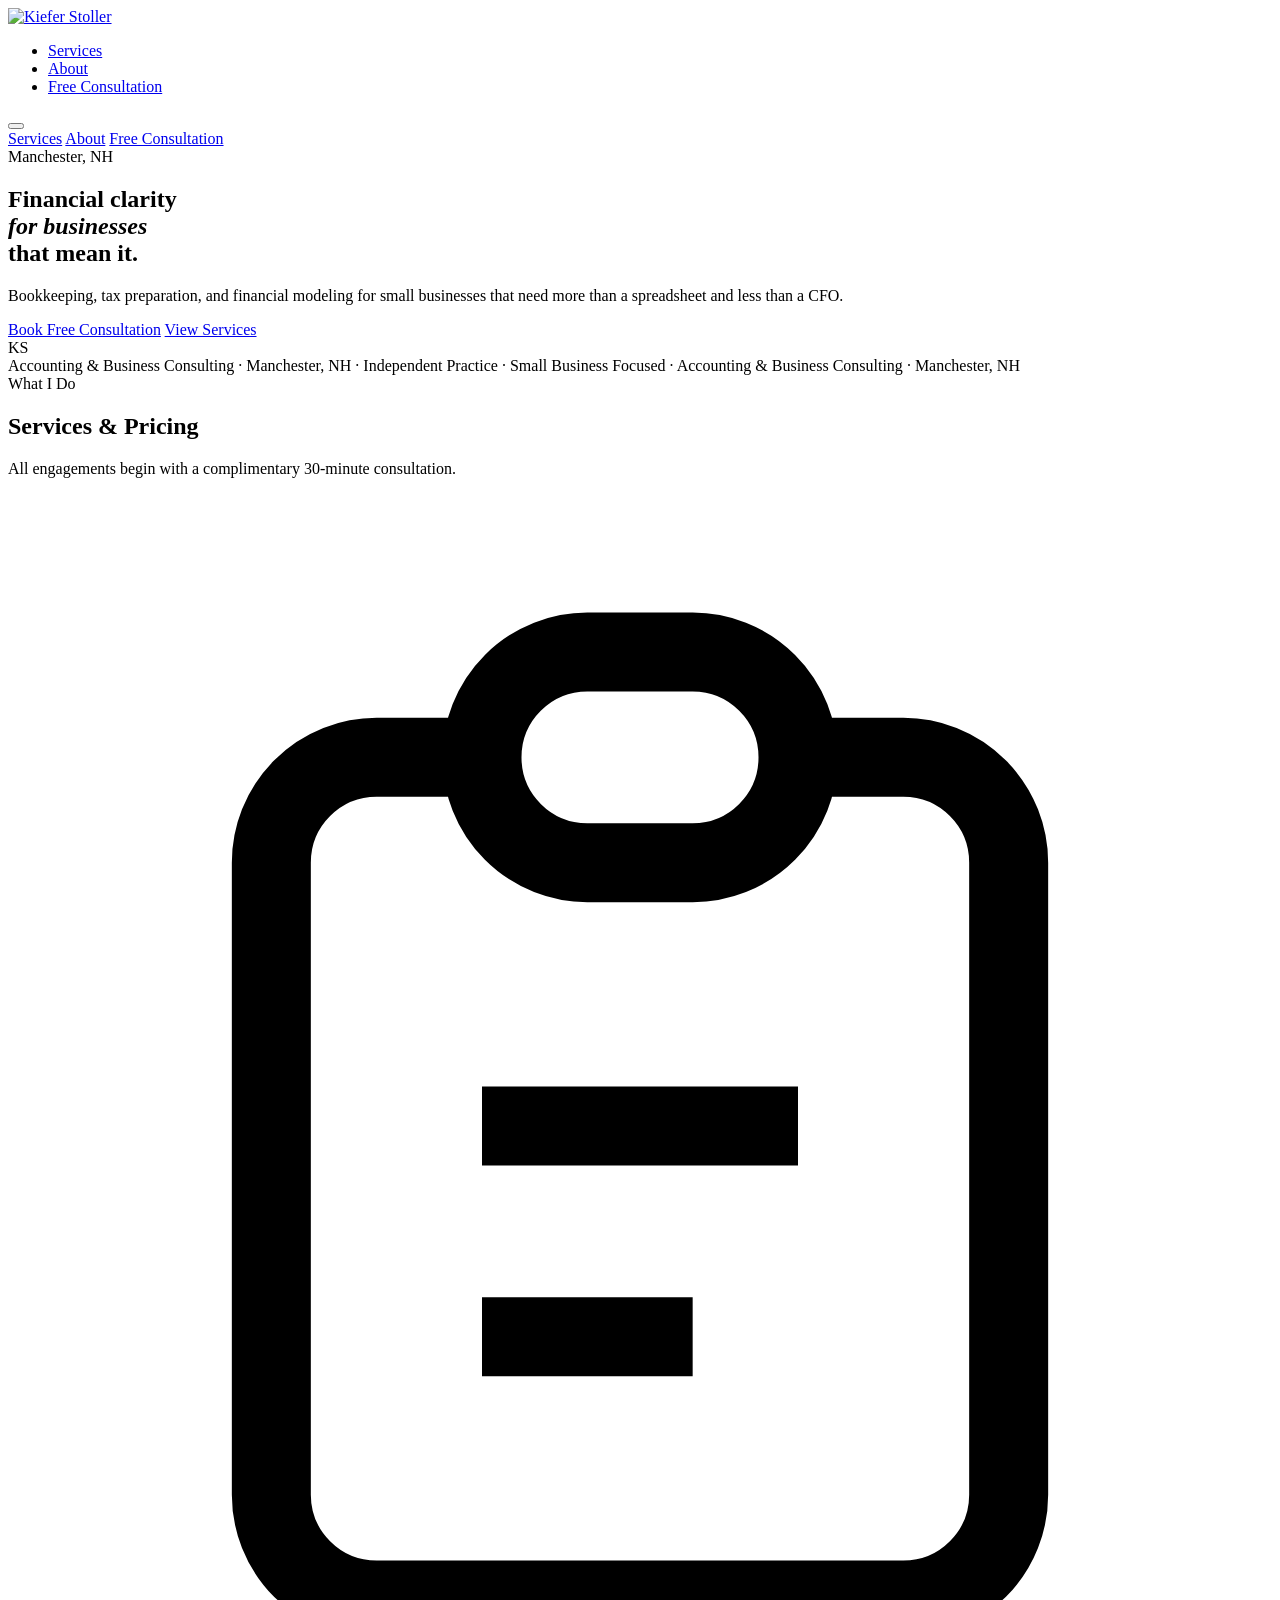
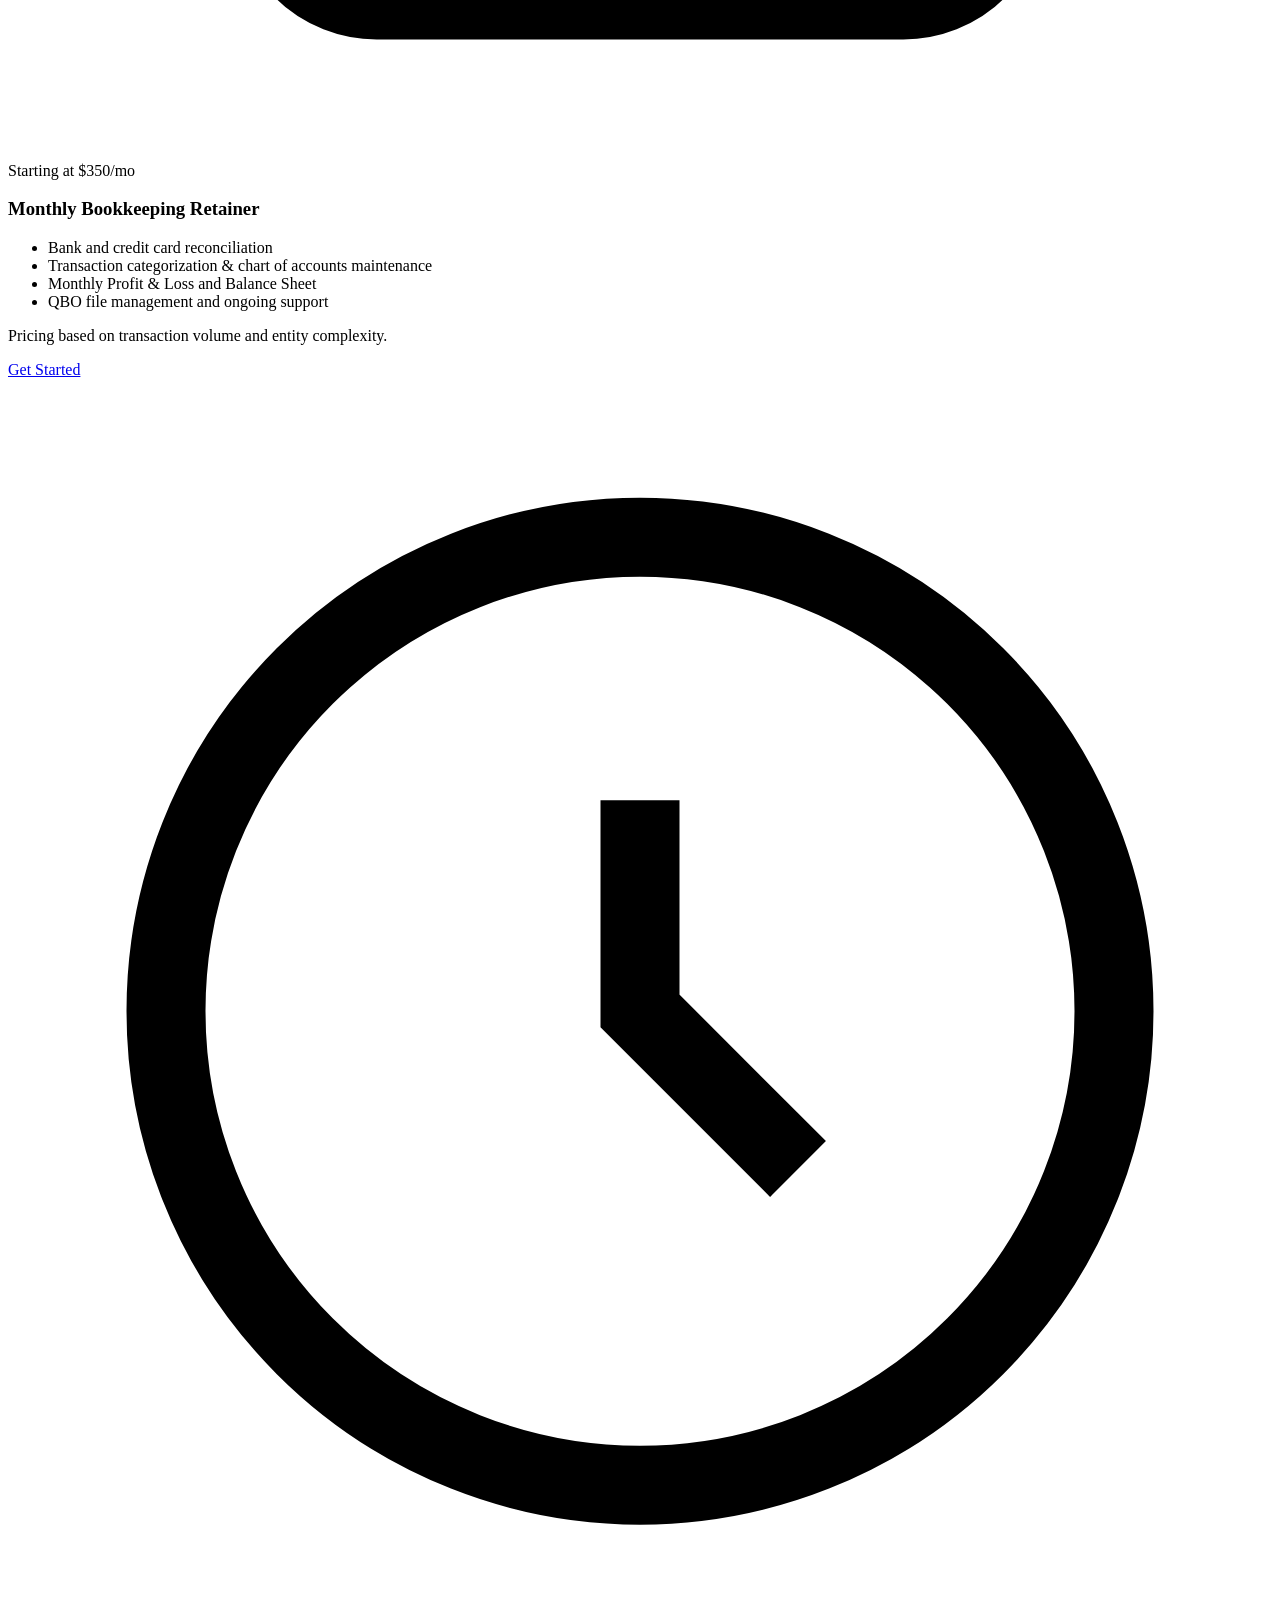
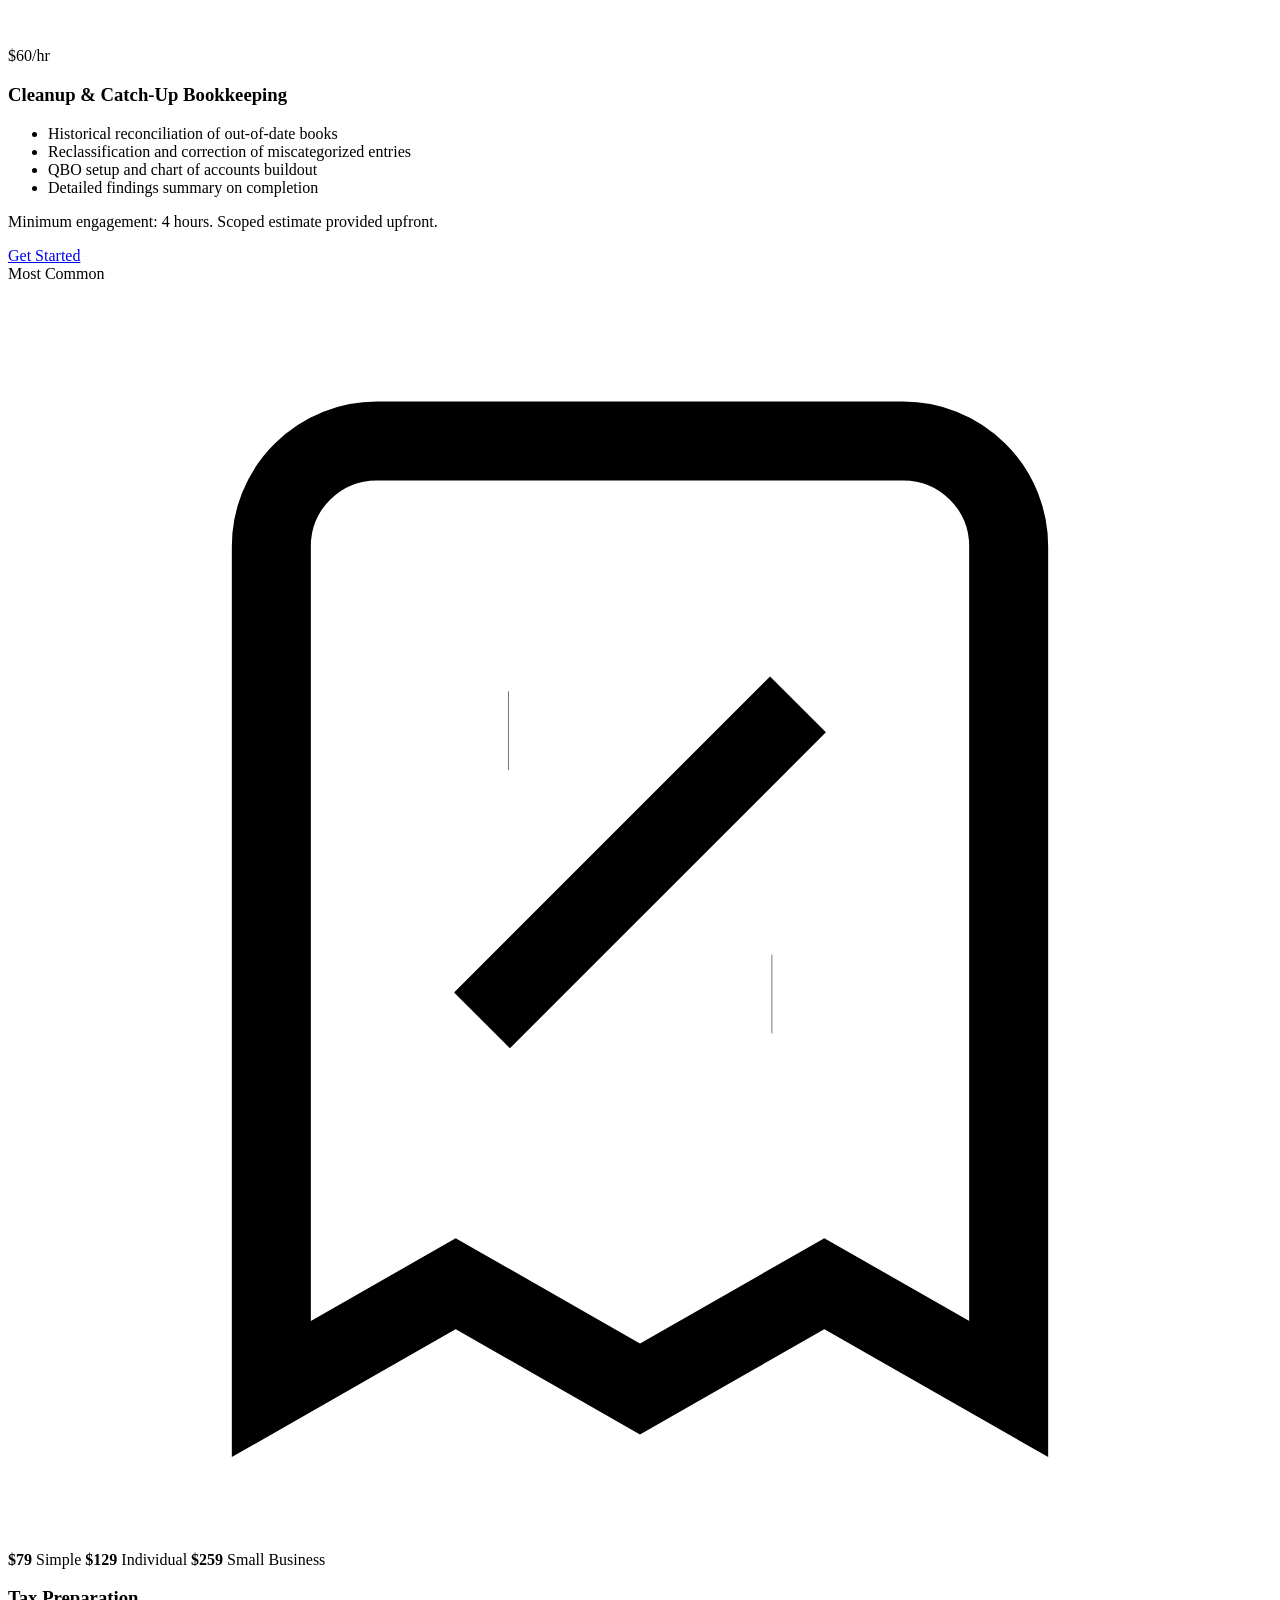
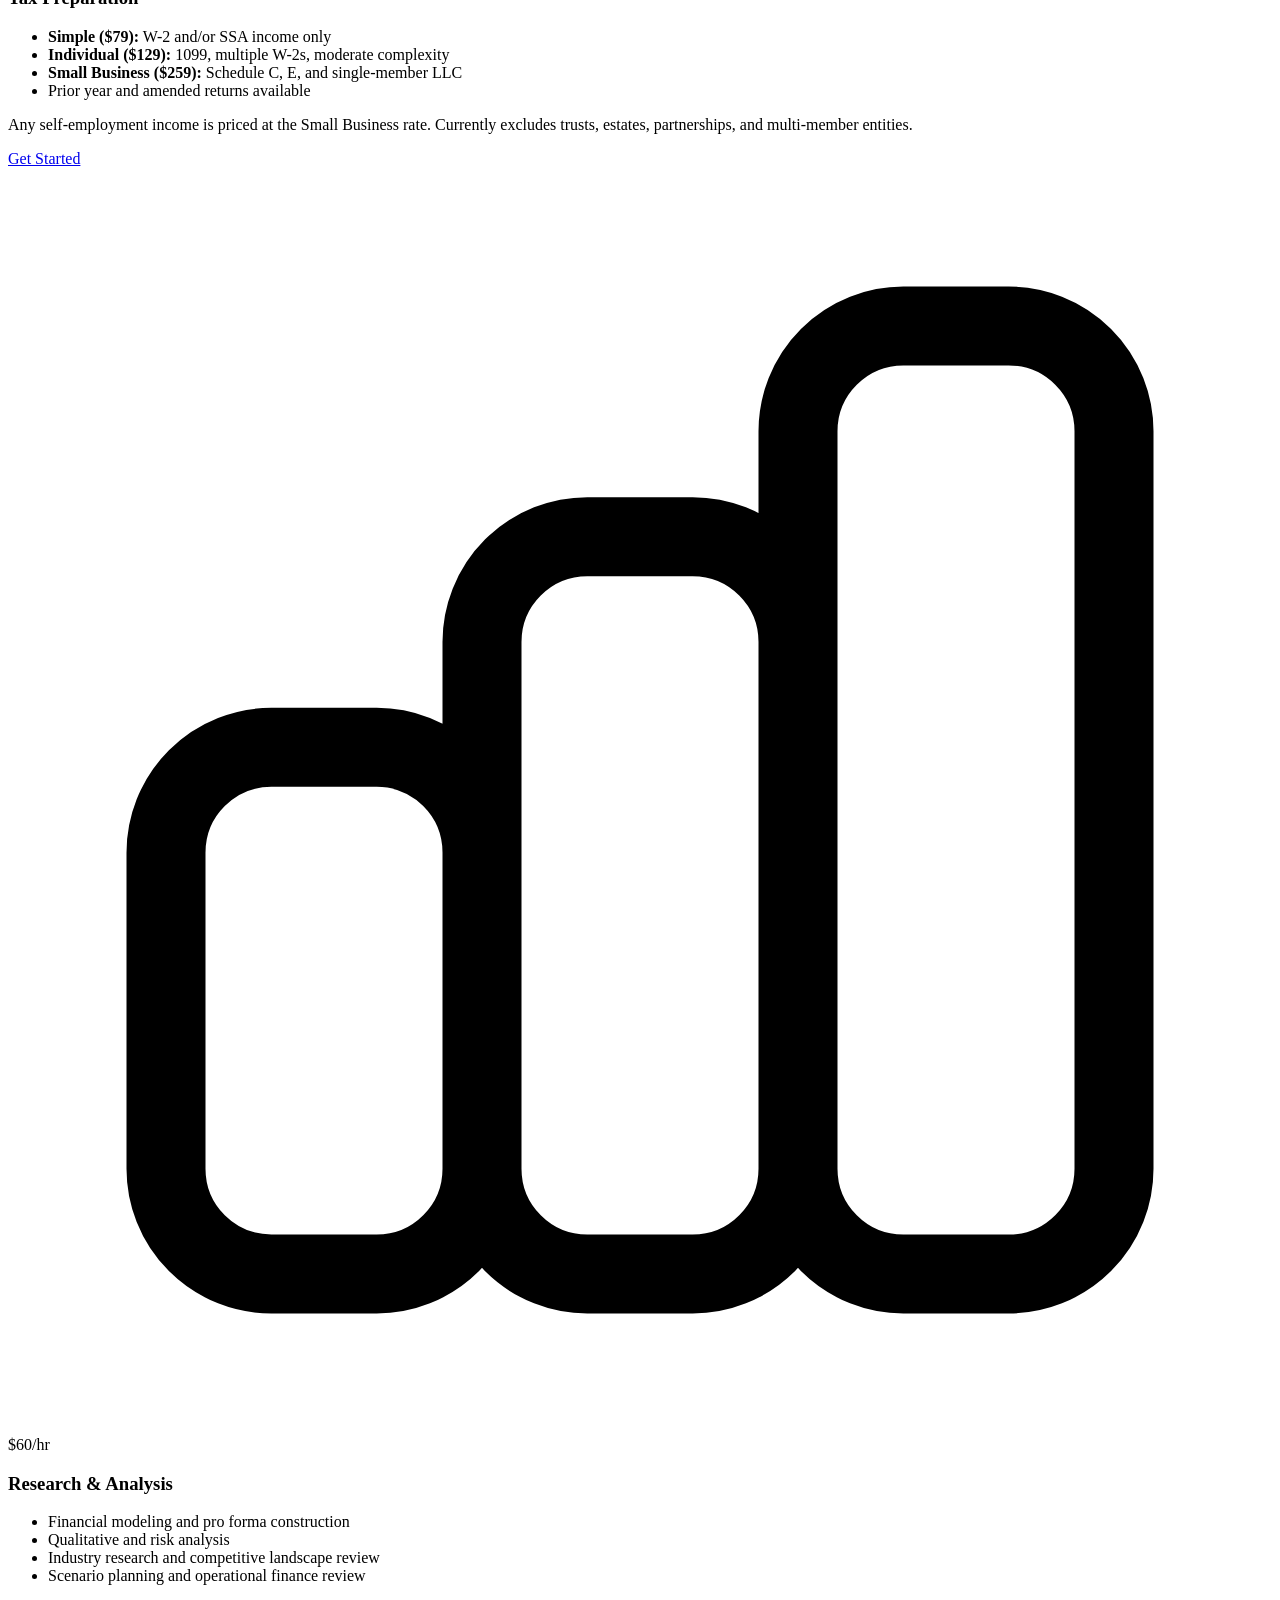
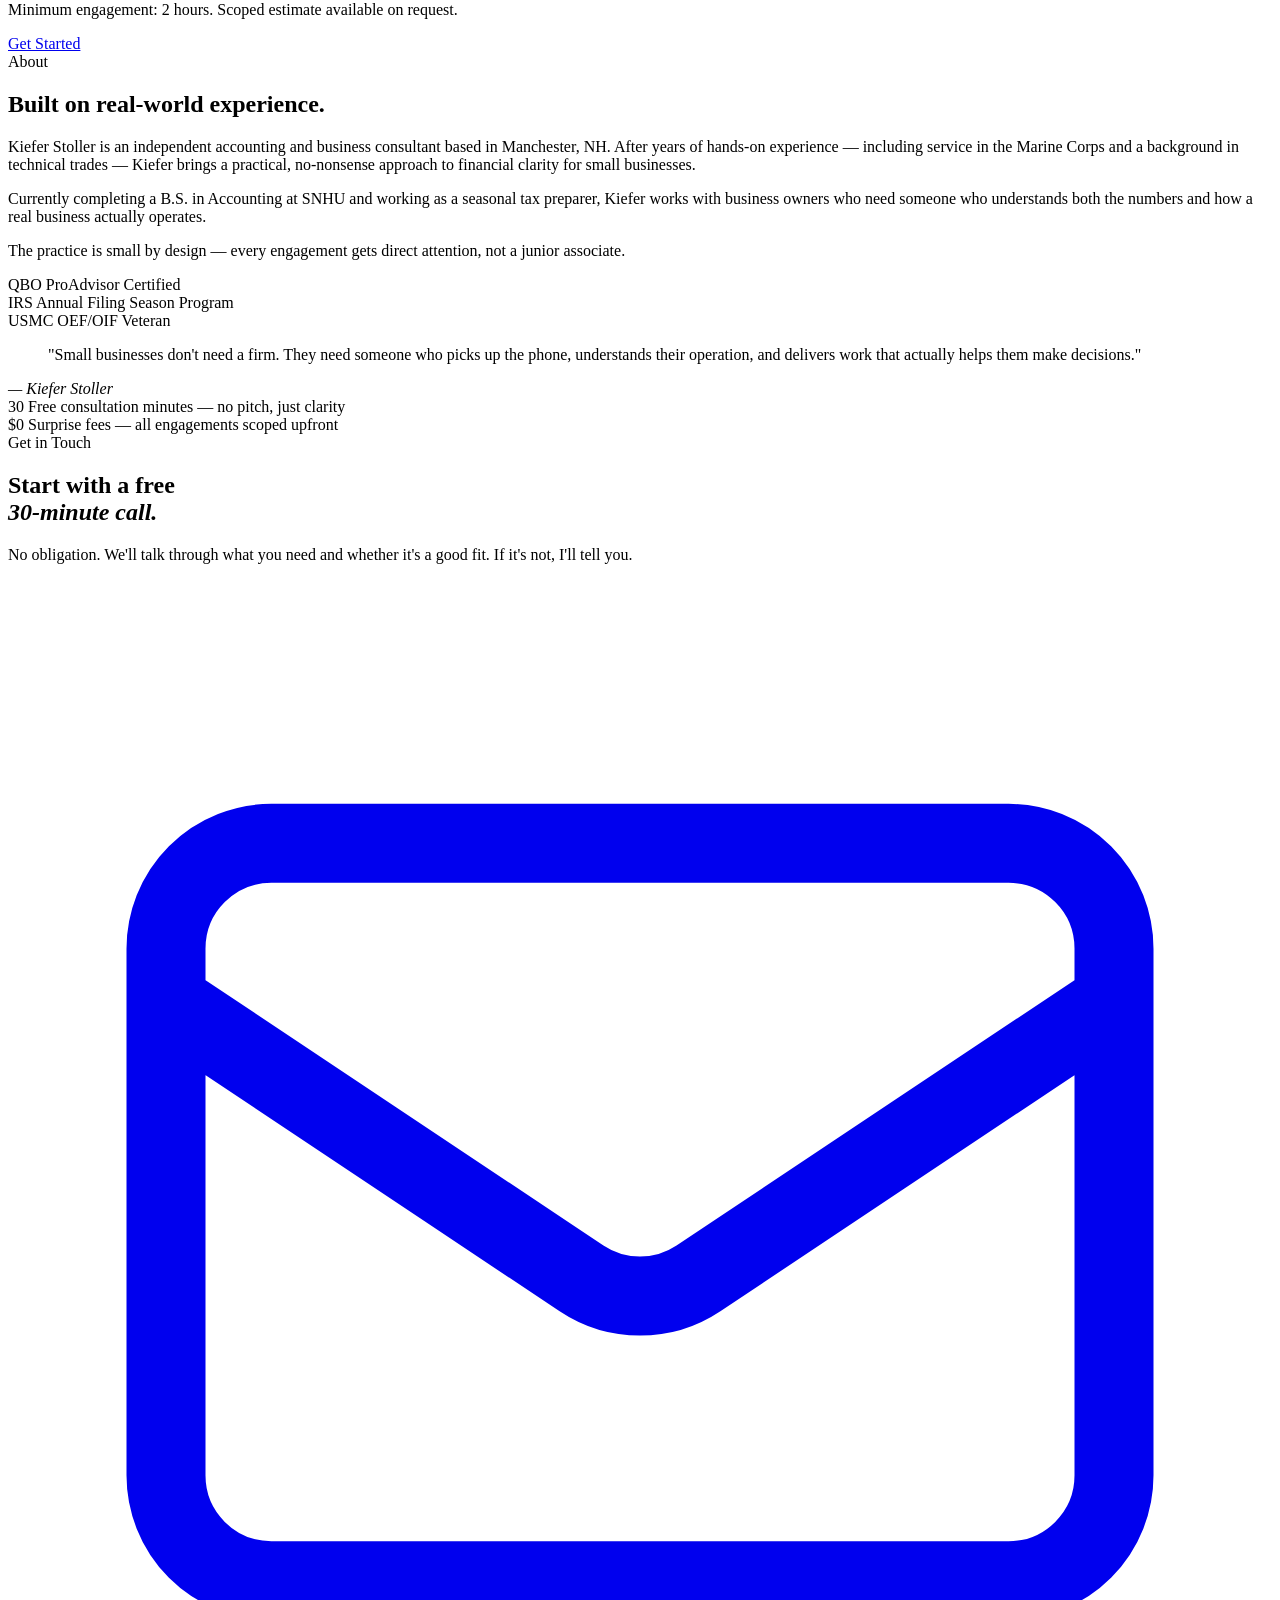
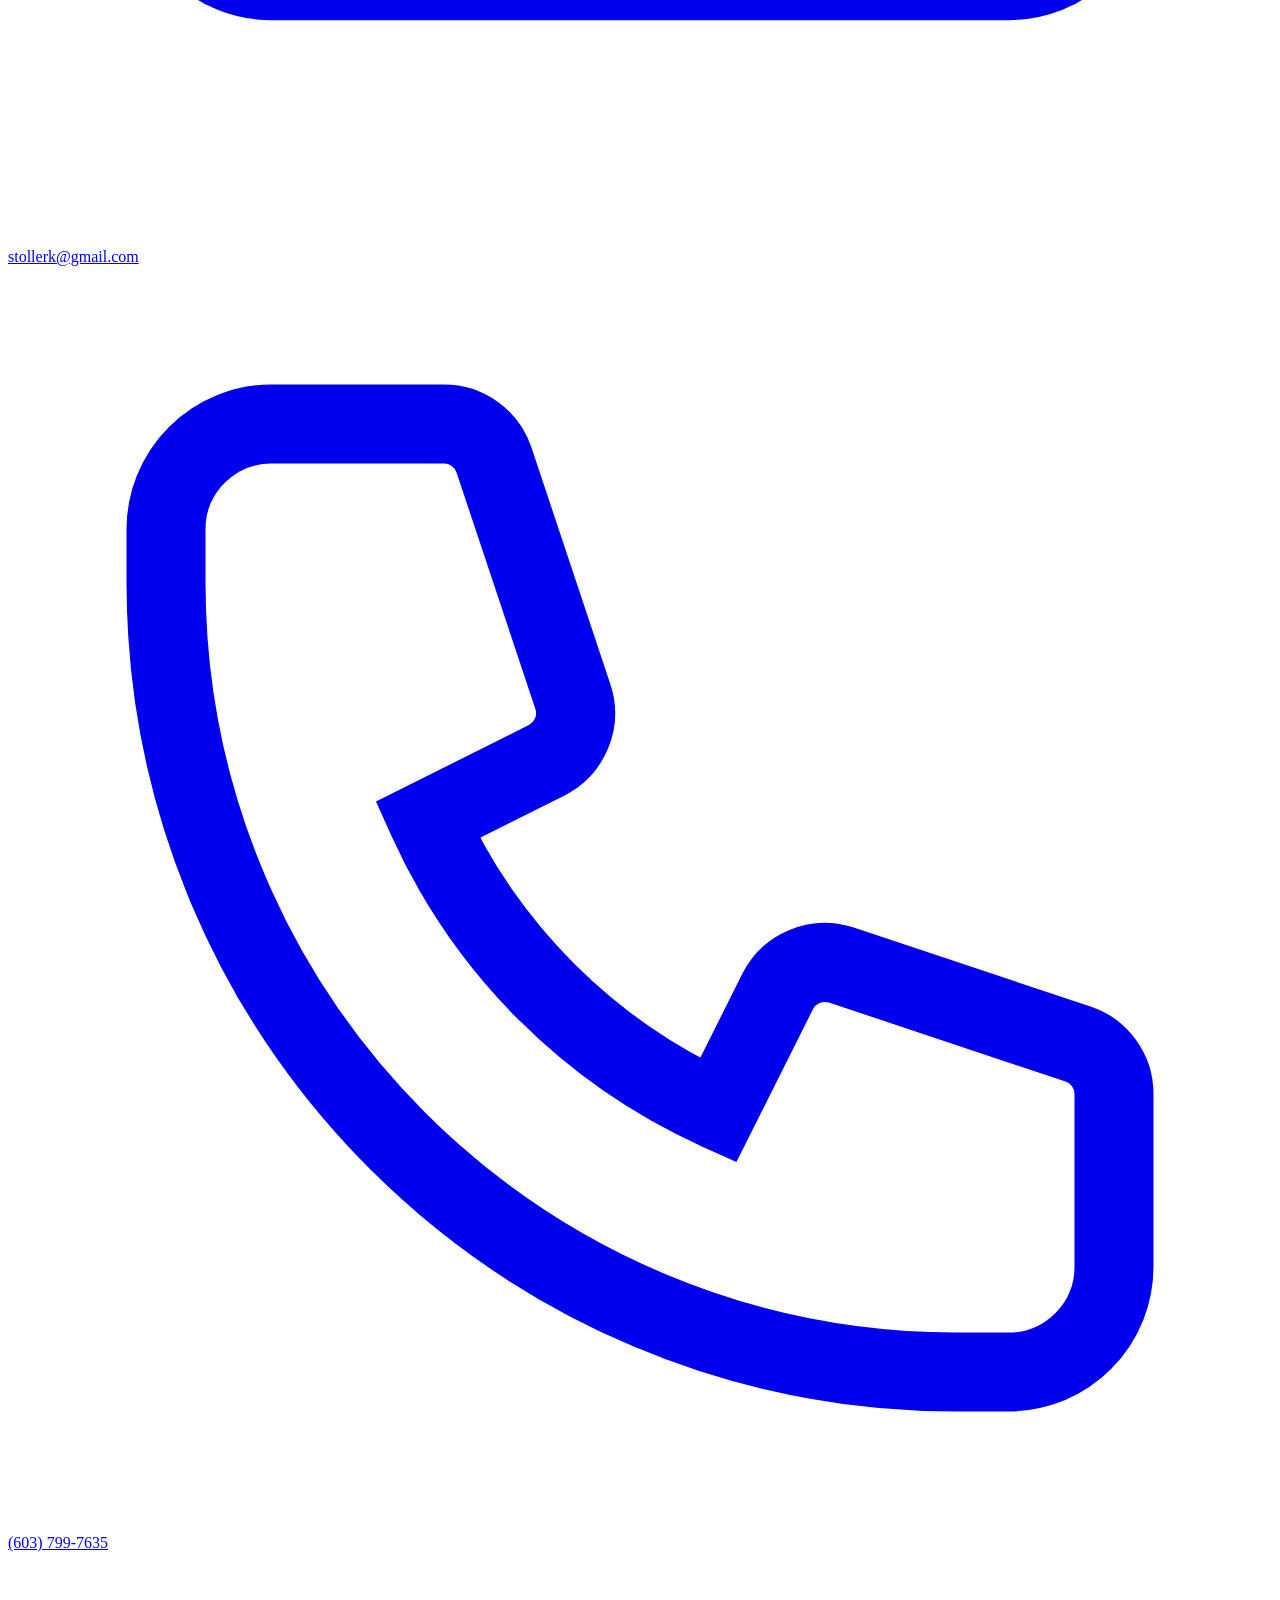
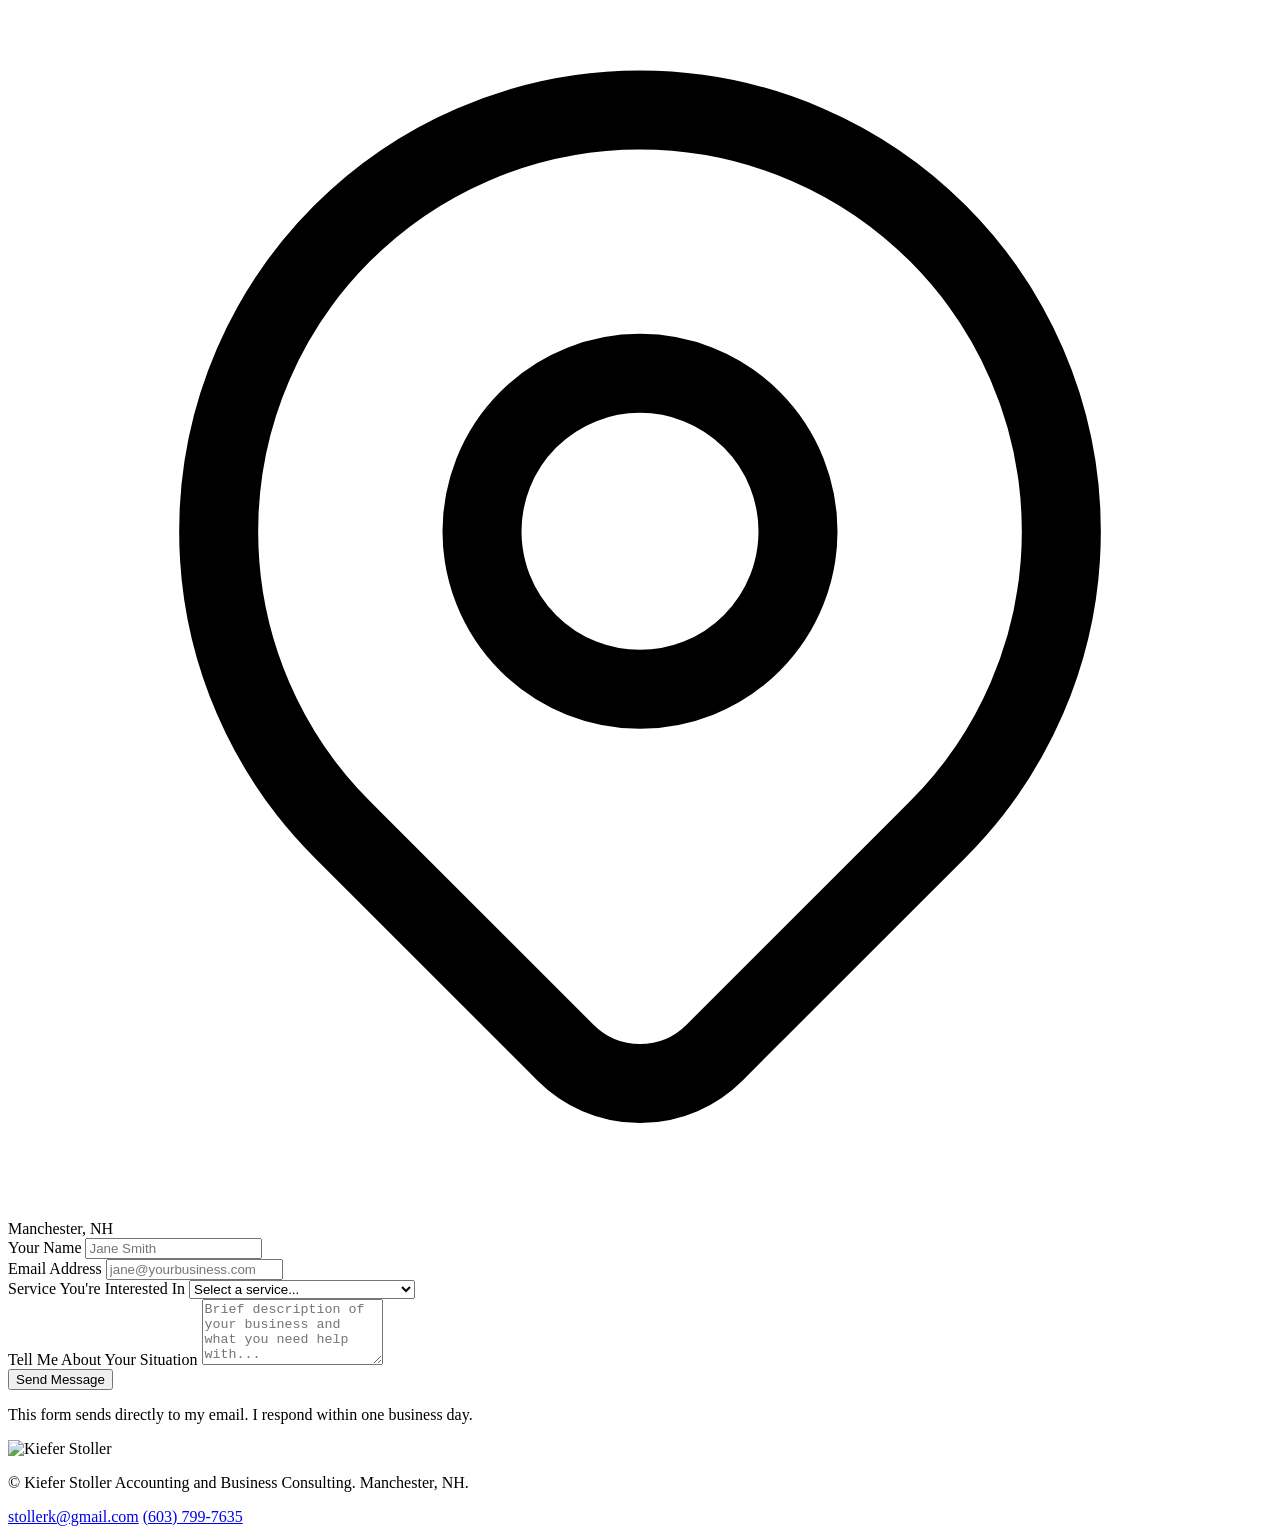
==== index.html @ c568a581 "Add files via upload" ====
<!DOCTYPE html>
<html lang="en">
<head>
  <meta charset="UTF-8" />
  <meta name="viewport" content="width=device-width, initial-scale=1.0" />
  <title>Kiefer Stoller | Accounting & Business Consulting</title>
  <meta name="description" content="Independent accounting and business consulting for small businesses in Manchester, NH. Bookkeeping, tax preparation, financial modeling, and analysis." />
  <link rel="preconnect" href="https://fonts.googleapis.com" />
  <link rel="preconnect" href="https://fonts.gstatic.com" crossorigin />
  <link href="https://fonts.googleapis.com/css2?family=Cormorant+Garamond:ital,wght@0,300;0,400;0,600;1,300;1,400&family=Manrope:wght@300;400;500;600&display=swap" rel="stylesheet" />
  <link rel="stylesheet" href="css/styles.css" />
</head>
<body>

  <!-- NAV -->
  <nav class="nav" id="nav">
    <div class="nav__inner">
      <a href="#hero" class="nav__logo">
        <img src="assets/Kiefer_Stoller_Logo.png" alt="Kiefer Stoller" class="nav__logo-img" />
      </a>
      <ul class="nav__links">
        <li><a href="#services">Services</a></li>
        <li><a href="#about">About</a></li>
        <li><a href="#contact" class="nav__cta">Free Consultation</a></li>
      </ul>
      <button class="nav__hamburger" id="hamburger" aria-label="Toggle menu">
        <span></span><span></span><span></span>
      </button>
    </div>
    <div class="nav__mobile" id="mobileMenu">
      <a href="#services" class="mobile-link">Services</a>
      <a href="#about" class="mobile-link">About</a>
      <a href="#contact" class="mobile-link">Free Consultation</a>
    </div>
  </nav>

  <!-- HERO -->
  <section class="hero" id="hero">
    <div class="hero__bg-grid"></div>
    <div class="hero__content">
      <div class="hero__eyebrow reveal">Manchester, NH</div>
      <h1 class="hero__headline reveal">
        Financial clarity<br />
        <em>for businesses</em><br />
        that mean it.
      </h1>
      <p class="hero__sub reveal">
        Bookkeeping, tax preparation, and financial modeling for small businesses
        that need more than a spreadsheet and less than a CFO.
      </p>
      <div class="hero__actions reveal">
        <a href="#contact" class="btn btn--primary">Book Free Consultation</a>
        <a href="#services" class="btn btn--ghost">View Services</a>
      </div>
    </div>
    <div class="hero__mark reveal-right">
      <span>KS</span>
    </div>
  </section>

  <!-- DIVIDER -->
  <div class="divider">
    <span>Accounting &amp; Business Consulting</span>
    <span aria-hidden="true">·</span>
    <span>Manchester, NH</span>
    <span aria-hidden="true">·</span>
    <span>Independent Practice</span>
    <span aria-hidden="true">·</span>
    <span>Small Business Focused</span>
    <span aria-hidden="true">·</span>
    <span>Accounting &amp; Business Consulting</span>
    <span aria-hidden="true">·</span>
    <span>Manchester, NH</span>
  </div>

  <!-- SERVICES -->
  <section class="services" id="services">
    <div class="container">
      <div class="section-header reveal">
        <span class="section-label">What I Do</span>
        <h2 class="section-title">Services &amp; Pricing</h2>
        <p class="section-sub">All engagements begin with a complimentary 30-minute consultation.</p>
      </div>

      <div class="services__grid">

        <div class="service-card reveal">
          <div class="service-card__top">
            <div class="service-card__icon">
              <svg viewBox="0 0 24 24" fill="none" stroke="currentColor" stroke-width="1.5"><path d="M9 5H7a2 2 0 00-2 2v12a2 2 0 002 2h10a2 2 0 002-2V7a2 2 0 00-2-2h-2M9 5a2 2 0 002 2h2a2 2 0 002-2M9 5a2 2 0 012-2h2a2 2 0 012 2"/><path d="M9 12h6M9 16h4"/></svg>
            </div>
            <div class="service-card__pricing">
              <span class="price-from">Starting at</span>
              <span class="price-amount">$350<span class="price-unit">/mo</span></span>
            </div>
          </div>
          <h3 class="service-card__title">Monthly Bookkeeping Retainer</h3>
          <ul class="service-card__list">
            <li>Bank and credit card reconciliation</li>
            <li>Transaction categorization &amp; chart of accounts maintenance</li>
            <li>Monthly Profit &amp; Loss and Balance Sheet</li>
            <li>QBO file management and ongoing support</li>
          </ul>
          <p class="service-card__note">Pricing based on transaction volume and entity complexity.</p>
          <a href="#contact" class="btn btn--outline">Get Started</a>
        </div>

        <div class="service-card reveal">
          <div class="service-card__top">
            <div class="service-card__icon">
              <svg viewBox="0 0 24 24" fill="none" stroke="currentColor" stroke-width="1.5"><path d="M12 8v4l3 3m6-3a9 9 0 11-18 0 9 9 0 0118 0z"/></svg>
            </div>
            <div class="service-card__pricing">
              <span class="price-amount">$60<span class="price-unit">/hr</span></span>
            </div>
          </div>
          <h3 class="service-card__title">Cleanup &amp; Catch-Up Bookkeeping</h3>
          <ul class="service-card__list">
            <li>Historical reconciliation of out-of-date books</li>
            <li>Reclassification and correction of miscategorized entries</li>
            <li>QBO setup and chart of accounts buildout</li>
            <li>Detailed findings summary on completion</li>
          </ul>
          <p class="service-card__note">Minimum engagement: 4 hours. Scoped estimate provided upfront.</p>
          <a href="#contact" class="btn btn--outline">Get Started</a>
        </div>

        <div class="service-card service-card--featured reveal">
          <div class="service-card__badge">Most Common</div>
          <div class="service-card__top">
            <div class="service-card__icon">
              <svg viewBox="0 0 24 24" fill="none" stroke="currentColor" stroke-width="1.5"><path d="M9 14l6-6m-5.5.5h.01m4.99 5h.01M19 21V5a2 2 0 00-2-2H7a2 2 0 00-2 2v16l3.5-2 3.5 2 3.5-2 3.5 2z"/></svg>
            </div>
            <div class="service-card__pricing service-card__pricing--tiers">
              <span class="price-tier"><strong>$79</strong> Simple</span>
              <span class="price-tier"><strong>$129</strong> Individual</span>
              <span class="price-tier"><strong>$259</strong> Small Business</span>
            </div>
          </div>
          <h3 class="service-card__title">Tax Preparation</h3>
          <ul class="service-card__list">
            <li><strong>Simple ($79):</strong> W-2 and/or SSA income only</li>
            <li><strong>Individual ($129):</strong> 1099, multiple W-2s, moderate complexity</li>
            <li><strong>Small Business ($259):</strong> Schedule C, E, and single-member LLC</li>
            <li>Prior year and amended returns available</li>
          </ul>
          <p class="service-card__note">Any self-employment income is priced at the Small Business rate. Currently excludes trusts, estates, partnerships, and multi-member entities.</p>
          <a href="#contact" class="btn btn--primary-dark">Get Started</a>
        </div>

        <div class="service-card reveal">
          <div class="service-card__top">
            <div class="service-card__icon">
              <svg viewBox="0 0 24 24" fill="none" stroke="currentColor" stroke-width="1.5"><path d="M9 19v-6a2 2 0 00-2-2H5a2 2 0 00-2 2v6a2 2 0 002 2h2a2 2 0 002-2zm0 0V9a2 2 0 012-2h2a2 2 0 012 2v10m-6 0a2 2 0 002 2h2a2 2 0 002-2m0 0V5a2 2 0 012-2h2a2 2 0 012 2v14a2 2 0 01-2 2h-2a2 2 0 01-2-2z"/></svg>
            </div>
            <div class="service-card__pricing">
              <span class="price-amount">$60<span class="price-unit">/hr</span></span>
            </div>
          </div>
          <h3 class="service-card__title">Research &amp; Analysis</h3>
          <ul class="service-card__list">
            <li>Financial modeling and pro forma construction</li>
            <li>Qualitative and risk analysis</li>
            <li>Industry research and competitive landscape review</li>
            <li>Scenario planning and operational finance review</li>
          </ul>
          <p class="service-card__note">Minimum engagement: 2 hours. Scoped estimate available on request.</p>
          <a href="#contact" class="btn btn--outline">Get Started</a>
        </div>

      </div>
    </div>
  </section>

  <!-- ABOUT -->
  <section class="about" id="about">
    <div class="container about__inner">
      <div class="about__left reveal">
        <span class="section-label">About</span>
        <h2 class="section-title">Built on real-world experience.</h2>
        <p>Kiefer Stoller is an independent accounting and business consultant based in Manchester, NH. After years of hands-on experience — including service in the Marine Corps and a background in technical trades — Kiefer brings a practical, no-nonsense approach to financial clarity for small businesses.</p>
        <p>Currently completing a B.S. in Accounting at SNHU and working as a seasonal tax preparer, Kiefer works with business owners who need someone who understands both the numbers and how a real business actually operates.</p>
        <p>The practice is small by design — every engagement gets direct attention, not a junior associate.</p>
        <div class="about__credentials">
          <div class="credential">
            <span class="credential__value">QBO</span>
            <span class="credential__label">ProAdvisor Certified</span>
          </div>
          <div class="credential">
            <span class="credential__value">IRS</span>
            <span class="credential__label">Annual Filing Season Program</span>
          </div>
          <div class="credential">
            <span class="credential__value">USMC</span>
            <span class="credential__label">OEF/OIF Veteran</span>
          </div>
        </div>
      </div>
      <div class="about__right reveal-right">
        <div class="about__card">
          <blockquote>
            "Small businesses don't need a firm. They need someone who picks up the phone, understands their operation, and delivers work that actually helps them make decisions."
          </blockquote>
          <cite>— Kiefer Stoller</cite>
        </div>
        <div class="about__stat-grid">
          <div class="about__stat">
            <span class="stat-number">30</span>
            <span class="stat-label">Free consultation minutes — no pitch, just clarity</span>
          </div>
          <div class="about__stat">
            <span class="stat-number">$0</span>
            <span class="stat-label">Surprise fees — all engagements scoped upfront</span>
          </div>
        </div>
      </div>
    </div>
  </section>

  <!-- CONTACT -->
  <section class="contact" id="contact">
    <div class="container">
      <div class="contact__inner reveal">
        <div class="contact__left">
          <span class="section-label section-label--light">Get in Touch</span>
          <h2 class="section-title section-title--light">Start with a free<br /><em>30-minute call.</em></h2>
          <p class="contact__sub">No obligation. We'll talk through what you need and whether it's a good fit. If it's not, I'll tell you.</p>
          <div class="contact__details">
            <a href="mailto:stollerk@gmail.com" class="contact__item">
              <svg viewBox="0 0 24 24" fill="none" stroke="currentColor" stroke-width="1.5"><path d="M3 8l7.89 5.26a2 2 0 002.22 0L21 8M5 19h14a2 2 0 002-2V7a2 2 0 00-2-2H5a2 2 0 00-2 2v10a2 2 0 002 2z"/></svg>
              stollerk@gmail.com
            </a>
            <a href="tel:+16037997635" class="contact__item">
              <svg viewBox="0 0 24 24" fill="none" stroke="currentColor" stroke-width="1.5"><path d="M3 5a2 2 0 012-2h3.28a1 1 0 01.948.684l1.498 4.493a1 1 0 01-.502 1.21l-2.257 1.13a11.042 11.042 0 005.516 5.516l1.13-2.257a1 1 0 011.21-.502l4.493 1.498a1 1 0 01.684.949V19a2 2 0 01-2 2h-1C9.716 21 3 14.284 3 6V5z"/></svg>
              (603) 799-7635
            </a>
            <span class="contact__item contact__item--plain">
              <svg viewBox="0 0 24 24" fill="none" stroke="currentColor" stroke-width="1.5"><path d="M17.657 16.657L13.414 20.9a1.998 1.998 0 01-2.827 0l-4.244-4.243a8 8 0 1111.314 0z"/><path d="M15 11a3 3 0 11-6 0 3 3 0 016 0z"/></svg>
              Manchester, NH
            </span>
          </div>
        </div>
        <div class="contact__right">
          <form class="contact-form" id="contactForm" novalidate>
            <div class="form-row">
              <div class="form-group">
                <label for="name">Your Name</label>
                <input type="text" id="name" name="name" placeholder="Jane Smith" required />
              </div>
              <div class="form-group">
                <label for="email">Email Address</label>
                <input type="email" id="email" name="email" placeholder="jane@yourbusiness.com" required />
              </div>
            </div>
            <div class="form-group">
              <label for="service">Service You're Interested In</label>
              <select id="service" name="service">
                <option value="">Select a service...</option>
                <option value="bookkeeping">Monthly Bookkeeping Retainer</option>
                <option value="cleanup">Cleanup &amp; Catch-Up Bookkeeping</option>
                <option value="tax">Tax Preparation</option>
                <option value="analysis">Research &amp; Analysis</option>
                <option value="unsure">Not Sure Yet</option>
              </select>
            </div>
            <div class="form-group">
              <label for="message">Tell Me About Your Situation</label>
              <textarea id="message" name="message" rows="4" placeholder="Brief description of your business and what you need help with..."></textarea>
            </div>
            <button type="submit" class="btn btn--submit">Send Message</button>
            <p class="form-note">This form sends directly to my email. I respond within one business day.</p>
          </form>
        </div>
      </div>
    </div>
  </section>

  <!-- FOOTER -->
  <footer class="footer">
    <div class="container footer__inner">
      <img src="assets/Kiefer_Stoller_Logo.png" alt="Kiefer Stoller" class="footer__logo" />
      <p class="footer__copy">&copy; <span id="year"></span> Kiefer Stoller Accounting and Business Consulting. Manchester, NH.</p>
      <div class="footer__links">
        <a href="mailto:stollerk@gmail.com">stollerk@gmail.com</a>
        <a href="tel:+16037997635">(603) 799-7635</a>
      </div>
    </div>
  </footer>

  <script src="js/main.js"></script>
</body>
</html>
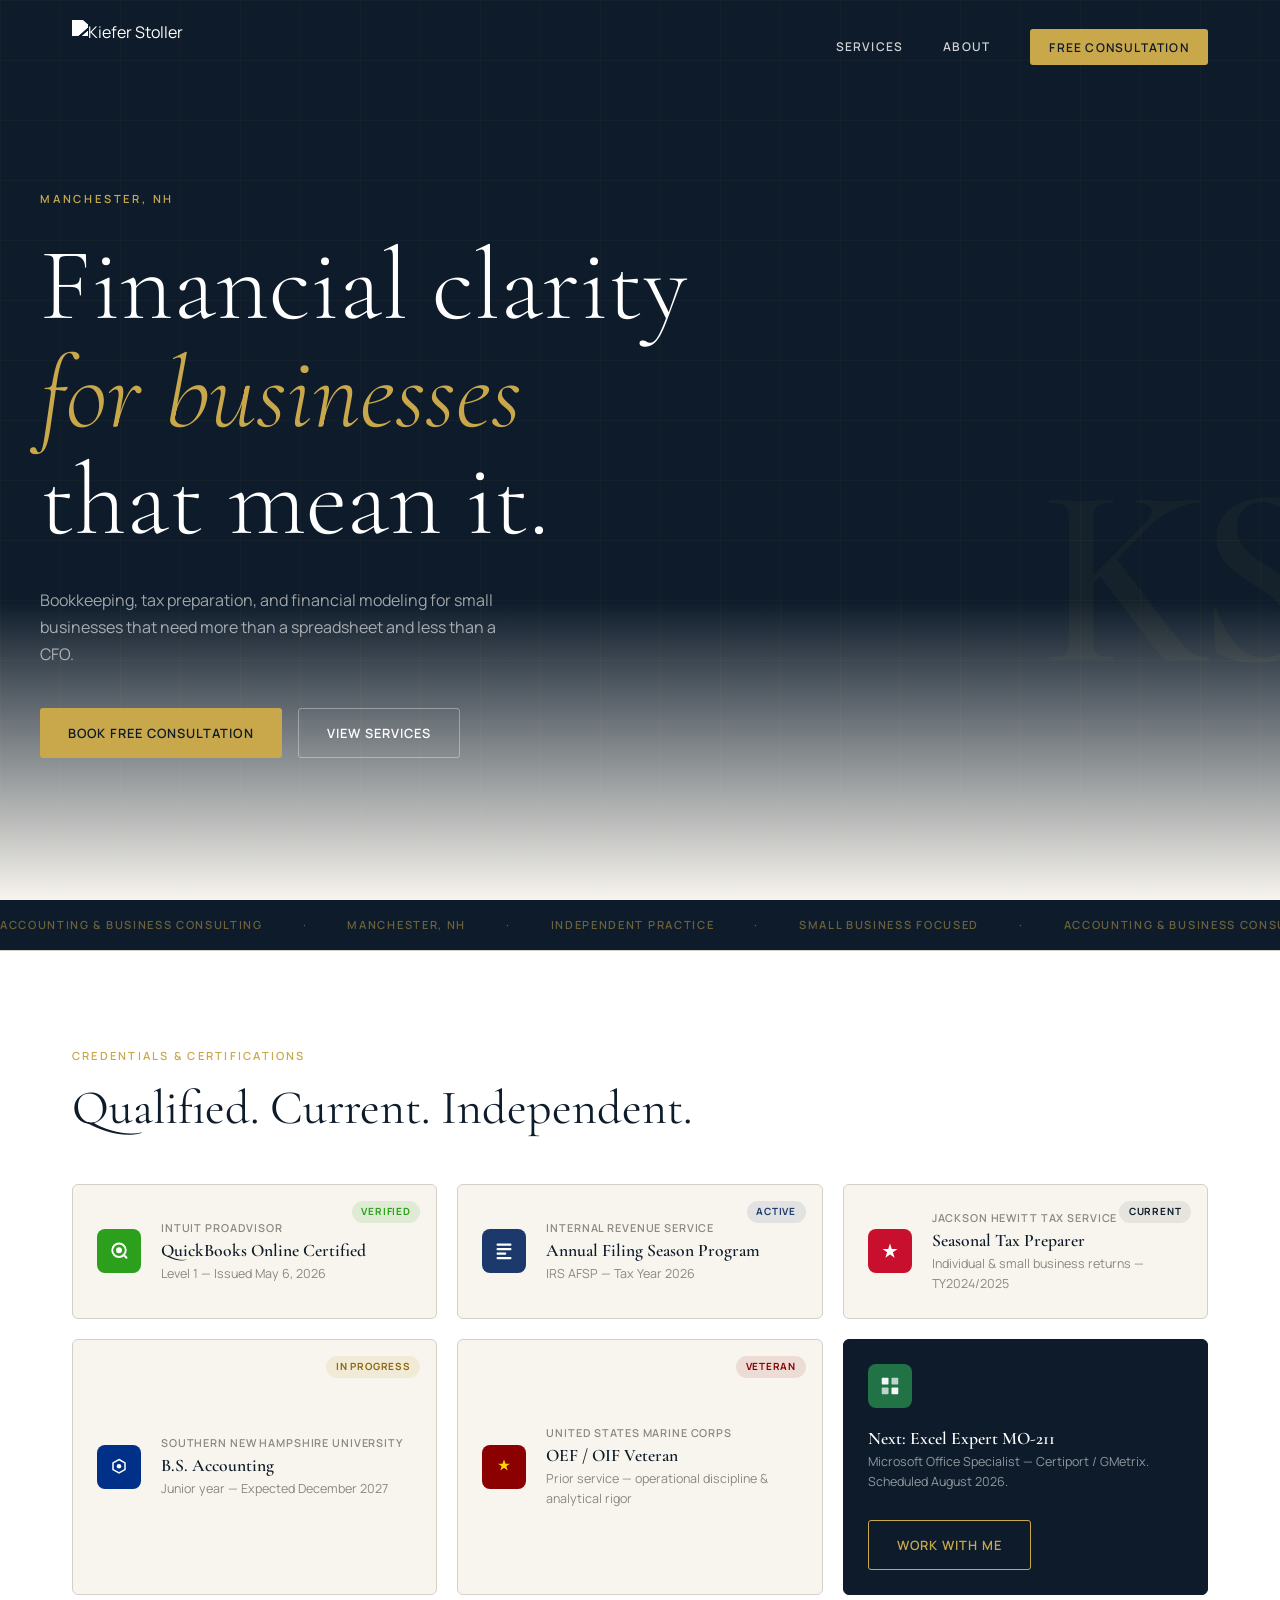
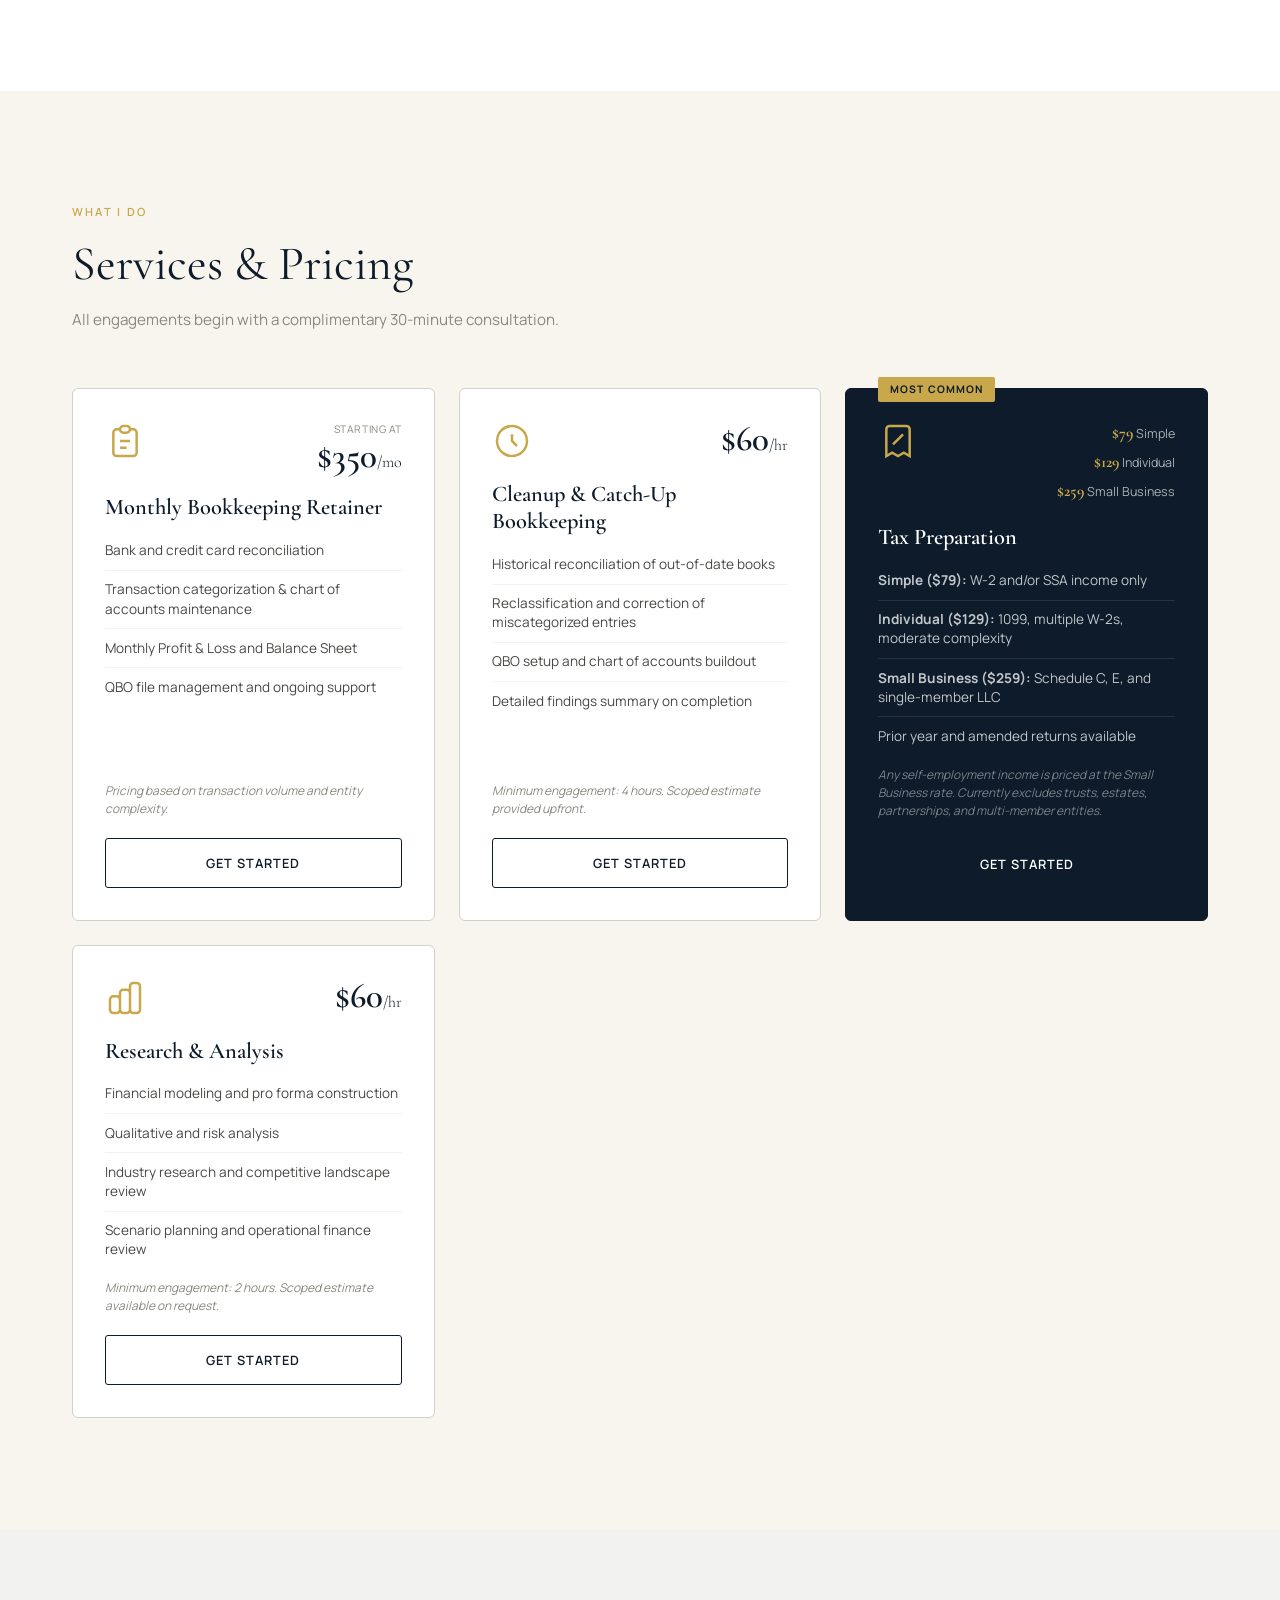
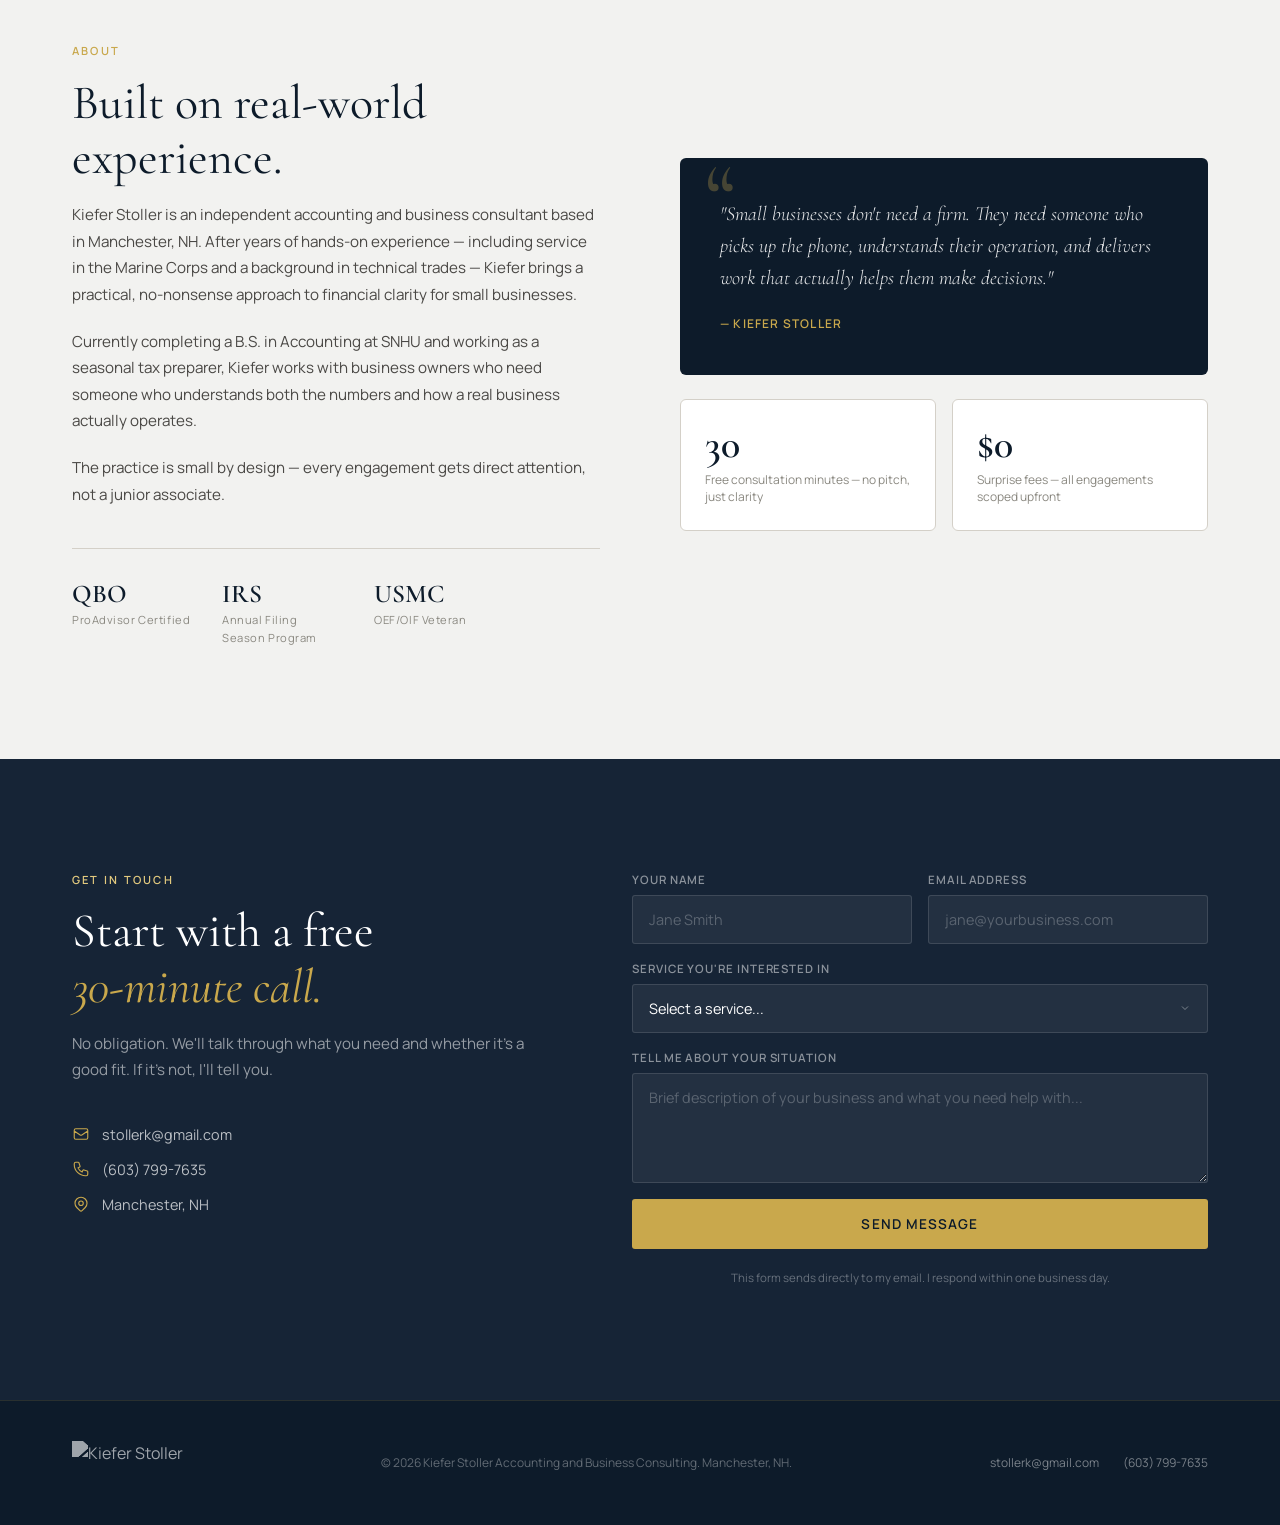
==== commit 274f5690: "Add files via upload" ====
--- a/index.html
+++ b/index.html
@@ -72,6 +72,91 @@
     <span aria-hidden="true">·</span>
     <span>Manchester, NH</span>
   </div>
+
+
+  <!-- CREDENTIALS -->
+  <section class="credentials" id="credentials">
+    <div class="container">
+      <div class="credentials__header reveal">
+        <span class="section-label">Credentials &amp; Certifications</span>
+        <h2 class="section-title">Qualified. Current. Independent.</h2>
+      </div>
+      <div class="credentials__grid">
+
+        <div class="cred-card reveal">
+          <div class="cred-card__icon" style="background:#2CA01C">
+            <svg viewBox="0 0 40 40" fill="none"><circle cx="20" cy="19" r="9" stroke="white" stroke-width="2.5" fill="none"/><circle cx="20" cy="19" r="4" fill="white"/><line x1="26" y1="25" x2="30" y2="29" stroke="white" stroke-width="2.5" stroke-linecap="round"/></svg>
+          </div>
+          <div class="cred-card__body">
+            <span class="cred-card__issuer">Intuit ProAdvisor</span>
+            <h3 class="cred-card__title">QuickBooks Online Certified</h3>
+            <p class="cred-card__detail">Level 1 — Issued May 6, 2026</p>
+          </div>
+          <span class="cred-card__badge" style="background:rgba(44,160,28,0.12);color:#2CA01C">Verified</span>
+        </div>
+
+        <div class="cred-card reveal">
+          <div class="cred-card__icon" style="background:#1B3A6B">
+            <svg viewBox="0 0 40 40" fill="none"><rect x="10" y="10" width="20" height="3" rx="1.5" fill="white"/><rect x="10" y="16" width="20" height="3" rx="1.5" fill="white"/><rect x="10" y="22" width="13" height="3" rx="1.5" fill="white"/><rect x="10" y="28" width="20" height="3" rx="1.5" fill="white"/></svg>
+          </div>
+          <div class="cred-card__body">
+            <span class="cred-card__issuer">Internal Revenue Service</span>
+            <h3 class="cred-card__title">Annual Filing Season Program</h3>
+            <p class="cred-card__detail">IRS AFSP — Tax Year 2026</p>
+          </div>
+          <span class="cred-card__badge" style="background:rgba(27,58,107,0.1);color:#1B3A6B">Active</span>
+        </div>
+
+        <div class="cred-card reveal">
+          <div class="cred-card__icon" style="background:#C8102E">
+            <svg viewBox="0 0 40 40" fill="none"><path d="M20 10l2.4 7.2H30l-6.2 4.5 2.4 7.3L20 24.5l-6.2 4.5 2.4-7.3L10 17.2h7.6z" fill="white"/></svg>
+          </div>
+          <div class="cred-card__body">
+            <span class="cred-card__issuer">Jackson Hewitt Tax Service</span>
+            <h3 class="cred-card__title">Seasonal Tax Preparer</h3>
+            <p class="cred-card__detail">Individual &amp; small business returns — TY2024/2025</p>
+          </div>
+          <span class="cred-card__badge" style="background:rgba(13,27,42,0.08);color:#0D1B2A">Current</span>
+        </div>
+
+        <div class="cred-card reveal">
+          <div class="cred-card__icon" style="background:#003087">
+            <svg viewBox="0 0 40 40" fill="none"><path d="M20 10l8 4.5v9L20 28l-8-4.5v-9L20 10z" stroke="white" stroke-width="2" fill="none"/><circle cx="20" cy="19" r="3" fill="white"/></svg>
+          </div>
+          <div class="cred-card__body">
+            <span class="cred-card__issuer">Southern New Hampshire University</span>
+            <h3 class="cred-card__title">B.S. Accounting</h3>
+            <p class="cred-card__detail">Junior year — Expected December 2027</p>
+          </div>
+          <span class="cred-card__badge" style="background:rgba(201,168,76,0.15);color:#8B6914">In Progress</span>
+        </div>
+
+        <div class="cred-card reveal">
+          <div class="cred-card__icon" style="background:#8B0000">
+            <svg viewBox="0 0 40 40" fill="none"><path d="M20 10l2 5.5h5.8l-4.7 3.4 1.8 5.6L20 21l-4.9 3.5 1.8-5.6-4.7-3.4H18z" fill="#FFD700"/></svg>
+          </div>
+          <div class="cred-card__body">
+            <span class="cred-card__issuer">United States Marine Corps</span>
+            <h3 class="cred-card__title">OEF / OIF Veteran</h3>
+            <p class="cred-card__detail">Prior service — operational discipline &amp; analytical rigor</p>
+          </div>
+          <span class="cred-card__badge" style="background:rgba(139,0,0,0.1);color:#8B0000">Veteran</span>
+        </div>
+
+        <div class="cred-card cred-card--cta reveal">
+          <div class="cred-card__icon" style="background:#217346">
+            <svg viewBox="0 0 40 40" fill="none"><rect x="9" y="9" width="9" height="9" rx="1" fill="white" opacity="0.95"/><rect x="22" y="9" width="9" height="9" rx="1" fill="white" opacity="0.7"/><rect x="9" y="22" width="9" height="9" rx="1" fill="white" opacity="0.7"/><rect x="22" y="22" width="9" height="9" rx="1" fill="white" opacity="0.95"/></svg>
+          </div>
+          <div class="cred-card__body">
+            <h3 class="cred-card__title">Next: Excel Expert MO-211</h3>
+            <p class="cred-card__detail">Microsoft Office Specialist — Certiport / GMetrix. Scheduled August 2026.</p>
+          </div>
+          <a href="#contact" class="btn btn--outline">Work With Me</a>
+        </div>
+
+      </div>
+    </div>
+  </section>
 
   <!-- SERVICES -->
   <section class="services" id="services">
--- a/css/styles.css
+++ b/css/styles.css
@@ -0,0 +1,959 @@
+/* ============================================================
+   KIEFER STOLLER — Accounting & Business Consulting
+   Design: Refined Editorial / Navy + Gold
+   Fonts: Cormorant Garamond (display) + Manrope (body)
+   ============================================================ */
+
+/* --- RESET & BASE --- */
+*, *::before, *::after { box-sizing: border-box; margin: 0; padding: 0; }
+
+:root {
+  --navy:       #0D1B2A;
+  --navy-mid:   #162436;
+  --navy-light: #1E3148;
+  --gold:       #C9A84C;
+  --gold-light: #E2C97E;
+  --cream:      #F8F5EE;
+  --white:      #FFFFFF;
+  --gray-100:   #F2F2F0;
+  --gray-300:   #D4D0C8;
+  --gray-500:   #8A8880;
+  --gray-700:   #4A4845;
+
+  --font-display: 'Cormorant Garamond', Georgia, serif;
+  --font-body:    'Manrope', system-ui, sans-serif;
+
+  --ease-out: cubic-bezier(0.22, 1, 0.36, 1);
+  --transition: 0.3s var(--ease-out);
+
+  --container: 1200px;
+  --radius: 3px;
+}
+
+html { scroll-behavior: smooth; font-size: 16px; }
+
+body {
+  font-family: var(--font-body);
+  background: var(--cream);
+  color: var(--navy);
+  line-height: 1.6;
+  overflow-x: hidden;
+}
+
+a { color: inherit; text-decoration: none; }
+ul { list-style: none; }
+img { display: block; max-width: 100%; }
+
+/* --- UTILITIES --- */
+.container {
+  max-width: var(--container);
+  margin: 0 auto;
+  padding: 0 2rem;
+}
+
+.section-label {
+  display: block;
+  font-family: var(--font-body);
+  font-size: 0.7rem;
+  font-weight: 600;
+  letter-spacing: 0.2em;
+  text-transform: uppercase;
+  color: var(--gold);
+  margin-bottom: 1rem;
+}
+
+.section-label--light { color: var(--gold-light); }
+
+.section-title {
+  font-family: var(--font-display);
+  font-size: clamp(2rem, 4vw, 3rem);
+  font-weight: 400;
+  line-height: 1.15;
+  color: var(--navy);
+  margin-bottom: 1rem;
+}
+
+.section-title em {
+  font-style: italic;
+  color: var(--gold);
+}
+
+.section-title--light { color: var(--white); }
+
+.section-sub {
+  font-size: 0.95rem;
+  color: var(--gray-500);
+  max-width: 500px;
+}
+
+.section-header {
+  margin-bottom: 3.5rem;
+}
+
+/* --- BUTTONS --- */
+.btn {
+  display: inline-flex;
+  align-items: center;
+  justify-content: center;
+  gap: 0.5rem;
+  padding: 0.85rem 1.75rem;
+  font-family: var(--font-body);
+  font-size: 0.8rem;
+  font-weight: 600;
+  letter-spacing: 0.08em;
+  text-transform: uppercase;
+  border: none;
+  cursor: pointer;
+  transition: var(--transition);
+  border-radius: var(--radius);
+}
+
+.btn--primary {
+  background: var(--gold);
+  color: var(--navy);
+}
+.btn--primary:hover { background: var(--gold-light); transform: translateY(-2px); }
+
+.btn--primary-dark {
+  background: var(--navy);
+  color: var(--white);
+}
+.btn--primary-dark:hover { background: var(--navy-light); transform: translateY(-2px); }
+
+.btn--ghost {
+  background: transparent;
+  color: var(--white);
+  border: 1px solid rgba(255,255,255,0.35);
+}
+.btn--ghost:hover { border-color: var(--gold); color: var(--gold); }
+
+.btn--outline {
+  background: transparent;
+  color: var(--navy);
+  border: 1px solid var(--navy);
+  width: 100%;
+  margin-top: auto;
+}
+.btn--outline:hover { background: var(--navy); color: var(--white); }
+
+.btn--submit {
+  background: var(--gold);
+  color: var(--navy);
+  width: 100%;
+  padding: 1rem;
+  font-size: 0.85rem;
+}
+.btn--submit:hover { background: var(--gold-light); transform: translateY(-2px); }
+
+/* --- SCROLL REVEAL --- */
+.reveal, .reveal-right {
+  opacity: 0;
+  transform: translateY(30px);
+  transition: opacity 0.7s var(--ease-out), transform 0.7s var(--ease-out);
+}
+.reveal-right { transform: translateX(30px); }
+.reveal.visible, .reveal-right.visible {
+  opacity: 1;
+  transform: none;
+}
+
+/* --- NAV --- */
+.nav {
+  position: fixed;
+  top: 0; left: 0; right: 0;
+  z-index: 100;
+  transition: background 0.4s ease, box-shadow 0.4s ease;
+}
+
+.nav.scrolled {
+  background: rgba(13, 27, 42, 0.97);
+  backdrop-filter: blur(10px);
+  box-shadow: 0 1px 0 rgba(201, 168, 76, 0.2);
+}
+
+.nav__inner {
+  display: flex;
+  align-items: center;
+  justify-content: space-between;
+  padding: 1.25rem 2rem;
+  max-width: var(--container);
+  margin: 0 auto;
+}
+
+.nav__logo-img {
+  height: 52px;
+  width: auto;
+  filter: brightness(0) invert(1);
+  transition: opacity 0.3s;
+}
+.nav__logo-img:hover { opacity: 0.8; }
+
+.nav__links {
+  display: flex;
+  align-items: center;
+  gap: 2.5rem;
+}
+
+.nav__links a {
+  font-size: 0.75rem;
+  font-weight: 600;
+  letter-spacing: 0.1em;
+  text-transform: uppercase;
+  color: rgba(255,255,255,0.8);
+  transition: color 0.2s;
+}
+.nav__links a:hover { color: var(--gold); }
+
+.nav__cta {
+  background: var(--gold) !important;
+  color: var(--navy) !important;
+  padding: 0.6rem 1.2rem;
+  border-radius: var(--radius);
+}
+.nav__cta:hover { background: var(--gold-light) !important; }
+
+.nav__hamburger {
+  display: none;
+  flex-direction: column;
+  gap: 5px;
+  background: none;
+  border: none;
+  cursor: pointer;
+  padding: 4px;
+}
+.nav__hamburger span {
+  display: block;
+  width: 24px;
+  height: 2px;
+  background: var(--white);
+  transition: var(--transition);
+}
+
+.nav__mobile {
+  display: none;
+  flex-direction: column;
+  background: var(--navy);
+  padding: 1rem 2rem 1.5rem;
+  border-top: 1px solid rgba(255,255,255,0.08);
+}
+.nav__mobile.open { display: flex; }
+.mobile-link {
+  padding: 0.75rem 0;
+  font-size: 0.85rem;
+  font-weight: 600;
+  letter-spacing: 0.08em;
+  text-transform: uppercase;
+  color: rgba(255,255,255,0.8);
+  border-bottom: 1px solid rgba(255,255,255,0.06);
+}
+
+/* --- HERO --- */
+.hero {
+  position: relative;
+  min-height: 100vh;
+  background: var(--navy);
+  display: flex;
+  align-items: center;
+  overflow: hidden;
+  padding: 8rem 2rem 5rem;
+}
+
+.hero__bg-grid {
+  position: absolute;
+  inset: 0;
+  background-image:
+    linear-gradient(rgba(201, 168, 76, 0.04) 1px, transparent 1px),
+    linear-gradient(90deg, rgba(201, 168, 76, 0.04) 1px, transparent 1px);
+  background-size: 60px 60px;
+  pointer-events: none;
+}
+
+.hero::after {
+  content: '';
+  position: absolute;
+  bottom: 0; left: 0; right: 0;
+  height: 300px;
+  background: linear-gradient(to top, var(--cream), transparent);
+  pointer-events: none;
+}
+
+.hero__content {
+  position: relative;
+  z-index: 2;
+  max-width: var(--container);
+  margin: 0 auto;
+  width: 100%;
+}
+
+.hero__eyebrow {
+  font-size: 0.7rem;
+  font-weight: 600;
+  letter-spacing: 0.25em;
+  text-transform: uppercase;
+  color: var(--gold);
+  margin-bottom: 1.5rem;
+}
+
+.hero__headline {
+  font-family: var(--font-display);
+  font-size: clamp(3rem, 8vw, 6.5rem);
+  font-weight: 300;
+  line-height: 1.05;
+  color: var(--white);
+  margin-bottom: 2rem;
+  max-width: 750px;
+}
+
+.hero__headline em {
+  font-style: italic;
+  color: var(--gold);
+}
+
+.hero__sub {
+  font-size: 1rem;
+  color: rgba(255,255,255,0.6);
+  max-width: 480px;
+  margin-bottom: 2.5rem;
+  line-height: 1.7;
+}
+
+.hero__actions {
+  display: flex;
+  gap: 1rem;
+  flex-wrap: wrap;
+}
+
+.hero__mark {
+  position: absolute;
+  right: -2rem;
+  top: 50%;
+  transform: translateY(-50%);
+  z-index: 1;
+  pointer-events: none;
+}
+
+.hero__mark span {
+  font-family: var(--font-display);
+  font-size: clamp(12rem, 20vw, 22rem);
+  font-weight: 600;
+  color: rgba(201, 168, 76, 0.05);
+  letter-spacing: -0.05em;
+  line-height: 1;
+  user-select: none;
+}
+
+/* --- DIVIDER MARQUEE --- */
+.divider {
+  background: var(--navy);
+  padding: 1rem 0;
+  display: flex;
+  gap: 2.5rem;
+  overflow: hidden;
+  white-space: nowrap;
+  font-size: 0.7rem;
+  font-weight: 600;
+  letter-spacing: 0.15em;
+  text-transform: uppercase;
+  color: rgba(201, 168, 76, 0.5);
+}
+
+/* --- SERVICES --- */
+.services {
+  padding: 7rem 0;
+  background: var(--cream);
+}
+
+.services__grid {
+  display: grid;
+  grid-template-columns: repeat(auto-fit, minmax(280px, 1fr));
+  gap: 1.5rem;
+}
+
+.service-card {
+  background: var(--white);
+  border: 1px solid var(--gray-300);
+  border-radius: 6px;
+  padding: 2rem;
+  display: flex;
+  flex-direction: column;
+  gap: 1.25rem;
+  position: relative;
+  transition: box-shadow 0.3s ease, transform 0.3s ease;
+}
+
+.service-card:hover {
+  box-shadow: 0 12px 40px rgba(13,27,42,0.1);
+  transform: translateY(-4px);
+}
+
+.service-card--featured {
+  background: var(--navy);
+  border-color: var(--navy);
+  color: var(--white);
+}
+
+.service-card--featured .service-card__list li {
+  color: rgba(255,255,255,0.75);
+  border-color: rgba(255,255,255,0.1);
+}
+
+.service-card--featured .service-card__note {
+  color: rgba(255,255,255,0.45);
+}
+
+.service-card--featured .price-amount { color: var(--gold); }
+.service-card--featured .service-card__title { color: var(--white); }
+
+.service-card__badge {
+  position: absolute;
+  top: -12px; left: 2rem;
+  background: var(--gold);
+  color: var(--navy);
+  font-size: 0.65rem;
+  font-weight: 700;
+  letter-spacing: 0.1em;
+  text-transform: uppercase;
+  padding: 0.25rem 0.75rem;
+  border-radius: 2px;
+}
+
+.service-card__top {
+  display: flex;
+  align-items: flex-start;
+  justify-content: space-between;
+  gap: 1rem;
+}
+
+.service-card__icon {
+  width: 40px;
+  height: 40px;
+  color: var(--gold);
+  flex-shrink: 0;
+}
+.service-card__icon svg { width: 100%; height: 100%; }
+
+.service-card__pricing {
+  text-align: right;
+}
+
+.price-from {
+  display: block;
+  font-size: 0.65rem;
+  color: var(--gray-500);
+  letter-spacing: 0.05em;
+  text-transform: uppercase;
+}
+
+.price-amount {
+  font-family: var(--font-display);
+  font-size: 2.2rem;
+  font-weight: 600;
+  color: var(--navy);
+  line-height: 1;
+}
+
+.price-unit {
+  font-size: 1rem;
+  font-weight: 300;
+}
+
+.service-card__pricing--tiers {
+  display: flex;
+  flex-direction: column;
+  align-items: flex-end;
+  gap: 0.2rem;
+}
+
+.price-tier {
+  font-size: 0.78rem;
+  color: rgba(255,255,255,0.65);
+}
+.price-tier strong {
+  color: var(--gold);
+  font-family: var(--font-display);
+  font-size: 1rem;
+}
+
+.service-card__title {
+  font-family: var(--font-display);
+  font-size: 1.4rem;
+  font-weight: 600;
+  color: var(--navy);
+  line-height: 1.2;
+}
+
+.service-card__list {
+  display: flex;
+  flex-direction: column;
+  gap: 0.6rem;
+  flex: 1;
+}
+
+.service-card__list li {
+  font-size: 0.85rem;
+  color: var(--gray-700);
+  padding-bottom: 0.6rem;
+  border-bottom: 1px solid var(--gray-100);
+  line-height: 1.4;
+}
+.service-card__list li:last-child { border-bottom: none; padding-bottom: 0; }
+
+.service-card__note {
+  font-size: 0.75rem;
+  color: var(--gray-500);
+  font-style: italic;
+  line-height: 1.5;
+}
+
+/* --- ABOUT --- */
+.about {
+  padding: 7rem 0;
+  background: var(--gray-100);
+}
+
+.about__inner {
+  display: grid;
+  grid-template-columns: 1fr 1fr;
+  gap: 5rem;
+  align-items: center;
+}
+
+.about__left p {
+  font-size: 0.95rem;
+  color: var(--gray-700);
+  margin-bottom: 1.25rem;
+  line-height: 1.75;
+}
+
+.about__credentials {
+  display: flex;
+  gap: 2rem;
+  margin-top: 2.5rem;
+  padding-top: 2rem;
+  border-top: 1px solid var(--gray-300);
+  flex-wrap: wrap;
+}
+
+.credential {}
+.credential__value {
+  display: block;
+  font-family: var(--font-display);
+  font-size: 1.6rem;
+  font-weight: 600;
+  color: var(--navy);
+  line-height: 1;
+}
+.credential__label {
+  display: block;
+  font-size: 0.7rem;
+  color: var(--gray-500);
+  letter-spacing: 0.05em;
+  margin-top: 0.25rem;
+  max-width: 120px;
+}
+
+.about__right {
+  display: flex;
+  flex-direction: column;
+  gap: 1.5rem;
+}
+
+.about__card {
+  background: var(--navy);
+  color: var(--white);
+  padding: 2.5rem;
+  border-radius: 6px;
+  position: relative;
+}
+
+.about__card::before {
+  content: '\201C';
+  font-family: var(--font-display);
+  font-size: 6rem;
+  color: var(--gold);
+  opacity: 0.3;
+  position: absolute;
+  top: -0.5rem;
+  left: 1.5rem;
+  line-height: 1;
+}
+
+blockquote {
+  font-family: var(--font-display);
+  font-size: 1.25rem;
+  font-style: italic;
+  font-weight: 300;
+  line-height: 1.6;
+  color: rgba(255,255,255,0.9);
+  position: relative;
+  z-index: 1;
+  margin-bottom: 1rem;
+}
+
+cite {
+  font-size: 0.75rem;
+  font-weight: 600;
+  letter-spacing: 0.1em;
+  text-transform: uppercase;
+  color: var(--gold);
+  font-style: normal;
+}
+
+.about__stat-grid {
+  display: grid;
+  grid-template-columns: 1fr 1fr;
+  gap: 1rem;
+}
+
+.about__stat {
+  background: var(--white);
+  border: 1px solid var(--gray-300);
+  border-radius: 6px;
+  padding: 1.5rem;
+}
+
+.stat-number {
+  display: block;
+  font-family: var(--font-display);
+  font-size: 2.5rem;
+  font-weight: 600;
+  color: var(--navy);
+  line-height: 1;
+}
+
+.stat-label {
+  display: block;
+  font-size: 0.75rem;
+  color: var(--gray-500);
+  margin-top: 0.5rem;
+  line-height: 1.4;
+}
+
+/* --- CONTACT --- */
+.contact {
+  padding: 7rem 0;
+  background: var(--navy-mid);
+}
+
+.contact__inner {
+  display: grid;
+  grid-template-columns: 1fr 1.2fr;
+  gap: 5rem;
+  align-items: start;
+}
+
+.contact__sub {
+  color: rgba(255,255,255,0.55);
+  font-size: 0.95rem;
+  margin-top: 1rem;
+  margin-bottom: 2.5rem;
+  line-height: 1.7;
+}
+
+.contact__details {
+  display: flex;
+  flex-direction: column;
+  gap: 0.75rem;
+}
+
+.contact__item {
+  display: flex;
+  align-items: center;
+  gap: 0.75rem;
+  font-size: 0.9rem;
+  color: rgba(255,255,255,0.7);
+  transition: color 0.2s;
+}
+.contact__item:hover { color: var(--gold); }
+.contact__item--plain:hover { color: rgba(255,255,255,0.7); cursor: default; }
+.contact__item svg {
+  width: 18px;
+  height: 18px;
+  color: var(--gold);
+  flex-shrink: 0;
+}
+
+/* FORM */
+.contact-form {
+  display: flex;
+  flex-direction: column;
+  gap: 1rem;
+}
+
+.form-row {
+  display: grid;
+  grid-template-columns: 1fr 1fr;
+  gap: 1rem;
+}
+
+.form-group {
+  display: flex;
+  flex-direction: column;
+  gap: 0.4rem;
+}
+
+.form-group label {
+  font-size: 0.72rem;
+  font-weight: 600;
+  letter-spacing: 0.08em;
+  text-transform: uppercase;
+  color: rgba(255,255,255,0.5);
+}
+
+.form-group input,
+.form-group select,
+.form-group textarea {
+  background: rgba(255,255,255,0.06);
+  border: 1px solid rgba(255,255,255,0.12);
+  border-radius: var(--radius);
+  padding: 0.85rem 1rem;
+  font-family: var(--font-body);
+  font-size: 0.9rem;
+  color: var(--white);
+  transition: border-color 0.2s;
+  outline: none;
+  width: 100%;
+  -webkit-appearance: none;
+}
+
+.form-group select {
+  background-image: url("data:image/svg+xml,%3Csvg xmlns='http://www.w3.org/2000/svg' width='12' height='12' viewBox='0 0 24 24' fill='none' stroke='rgba(255,255,255,0.4)' stroke-width='2'%3E%3Cpath d='M6 9l6 6 6-6'/%3E%3C/svg%3E");
+  background-repeat: no-repeat;
+  background-position: right 1rem center;
+  padding-right: 2.5rem;
+  cursor: pointer;
+}
+
+.form-group select option { background: var(--navy-mid); color: var(--white); }
+
+.form-group input::placeholder,
+.form-group textarea::placeholder {
+  color: rgba(255,255,255,0.25);
+}
+
+.form-group input:focus,
+.form-group select:focus,
+.form-group textarea:focus {
+  border-color: var(--gold);
+}
+
+.form-group textarea { resize: vertical; min-height: 110px; }
+
+.form-note {
+  font-size: 0.72rem;
+  color: rgba(255,255,255,0.35);
+  text-align: center;
+  margin-top: 0.25rem;
+}
+
+/* Form states */
+.form-group input.error,
+.form-group select.error,
+.form-group textarea.error {
+  border-color: #e05c5c;
+}
+
+.form-success {
+  background: rgba(201, 168, 76, 0.1);
+  border: 1px solid var(--gold);
+  border-radius: 6px;
+  padding: 2rem;
+  text-align: center;
+  color: var(--white);
+}
+
+.form-success h3 {
+  font-family: var(--font-display);
+  font-size: 1.5rem;
+  margin-bottom: 0.5rem;
+}
+
+.form-success p { font-size: 0.9rem; color: rgba(255,255,255,0.65); }
+
+/* --- FOOTER --- */
+.footer {
+  background: var(--navy);
+  padding: 2.5rem 0;
+  border-top: 1px solid rgba(201, 168, 76, 0.15);
+}
+
+.footer__inner {
+  display: flex;
+  align-items: center;
+  justify-content: space-between;
+  gap: 1.5rem;
+  flex-wrap: wrap;
+}
+
+.footer__logo {
+  height: 44px;
+  width: auto;
+  filter: brightness(0) invert(1);
+  opacity: 0.6;
+}
+
+.footer__copy {
+  font-size: 0.75rem;
+  color: rgba(255,255,255,0.35);
+  text-align: center;
+}
+
+.footer__links {
+  display: flex;
+  gap: 1.5rem;
+}
+
+.footer__links a {
+  font-size: 0.75rem;
+  color: rgba(255,255,255,0.45);
+  transition: color 0.2s;
+}
+.footer__links a:hover { color: var(--gold); }
+
+/* ============================================================
+   RESPONSIVE
+   ============================================================ */
+
+@media (max-width: 900px) {
+  .about__inner,
+  .contact__inner {
+    grid-template-columns: 1fr;
+    gap: 3rem;
+  }
+
+  .hero__mark { display: none; }
+}
+
+@media (max-width: 720px) {
+  .nav__links { display: none; }
+  .nav__hamburger { display: flex; }
+
+  .services__grid { grid-template-columns: 1fr; }
+  .form-row { grid-template-columns: 1fr; }
+  .about__stat-grid { grid-template-columns: 1fr; }
+
+  .footer__inner {
+    flex-direction: column;
+    text-align: center;
+  }
+
+  .hero { padding: 7rem 1.5rem 5rem; }
+  .container { padding: 0 1.5rem; }
+}
+
+/* --- CREDENTIALS --- */
+.credentials {
+  padding: 6rem 0;
+  background: var(--white);
+  border-top: 1px solid var(--gray-300);
+}
+
+.credentials__header {
+  margin-bottom: 3rem;
+}
+
+.credentials__grid {
+  display: grid;
+  grid-template-columns: repeat(auto-fit, minmax(300px, 1fr));
+  gap: 1.25rem;
+}
+
+.cred-card {
+  display: flex;
+  align-items: center;
+  gap: 1.25rem;
+  background: var(--cream);
+  border: 1px solid var(--gray-300);
+  border-radius: 6px;
+  padding: 1.5rem;
+  transition: box-shadow 0.3s ease, transform 0.3s ease;
+  position: relative;
+}
+
+.cred-card:hover {
+  box-shadow: 0 8px 30px rgba(13,27,42,0.08);
+  transform: translateY(-2px);
+}
+
+.cred-card--cta {
+  flex-direction: column;
+  align-items: flex-start;
+  background: var(--navy);
+  border-color: var(--navy);
+}
+
+.cred-card--cta .cred-card__title { color: var(--white); }
+.cred-card--cta .cred-card__detail { color: rgba(255,255,255,0.55); }
+
+.cred-card--cta .btn--outline {
+  color: var(--gold);
+  border-color: var(--gold);
+  width: auto;
+  margin-top: 0.5rem;
+}
+.cred-card--cta .btn--outline:hover {
+  background: var(--gold);
+  color: var(--navy);
+}
+
+.cred-card__icon {
+  width: 44px;
+  height: 44px;
+  border-radius: 8px;
+  display: flex;
+  align-items: center;
+  justify-content: center;
+  flex-shrink: 0;
+  padding: 7px;
+}
+
+.cred-card__icon svg {
+  width: 100%;
+  height: 100%;
+}
+
+.cred-card__body {
+  flex: 1;
+  min-width: 0;
+}
+
+.cred-card__issuer {
+  display: block;
+  font-size: 0.68rem;
+  font-weight: 600;
+  letter-spacing: 0.08em;
+  text-transform: uppercase;
+  color: var(--gray-500);
+  margin-bottom: 0.2rem;
+}
+
+.cred-card__title {
+  font-family: var(--font-display);
+  font-size: 1.1rem;
+  font-weight: 600;
+  color: var(--navy);
+  line-height: 1.2;
+  margin-bottom: 0.2rem;
+}
+
+.cred-card__detail {
+  font-size: 0.78rem;
+  color: var(--gray-500);
+}
+
+.cred-card__badge {
+  position: absolute;
+  top: 1rem;
+  right: 1rem;
+  font-size: 0.62rem;
+  font-weight: 700;
+  letter-spacing: 0.08em;
+  text-transform: uppercase;
+  padding: 0.2rem 0.6rem;
+  border-radius: 20px;
+  white-space: nowrap;
+}
+
+@media (max-width: 720px) {
+  .credentials__grid { grid-template-columns: 1fr; }
+}
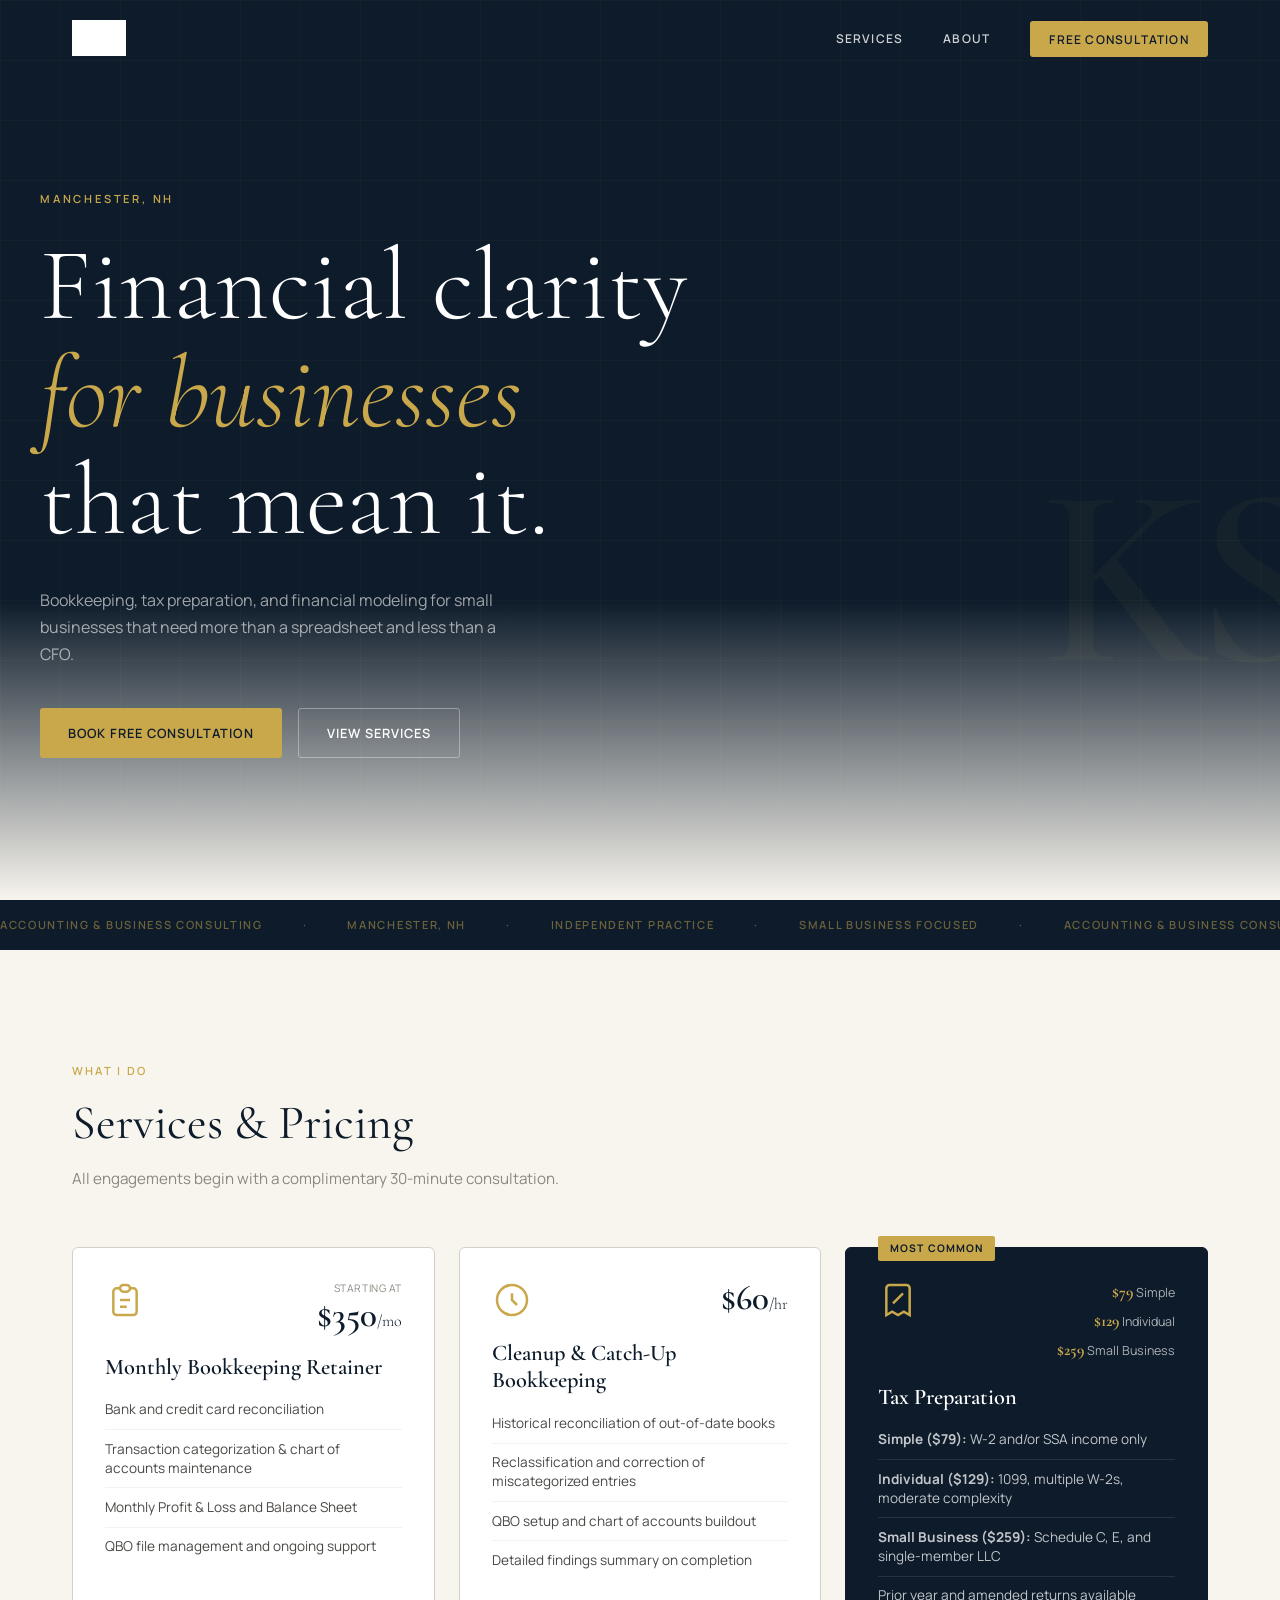
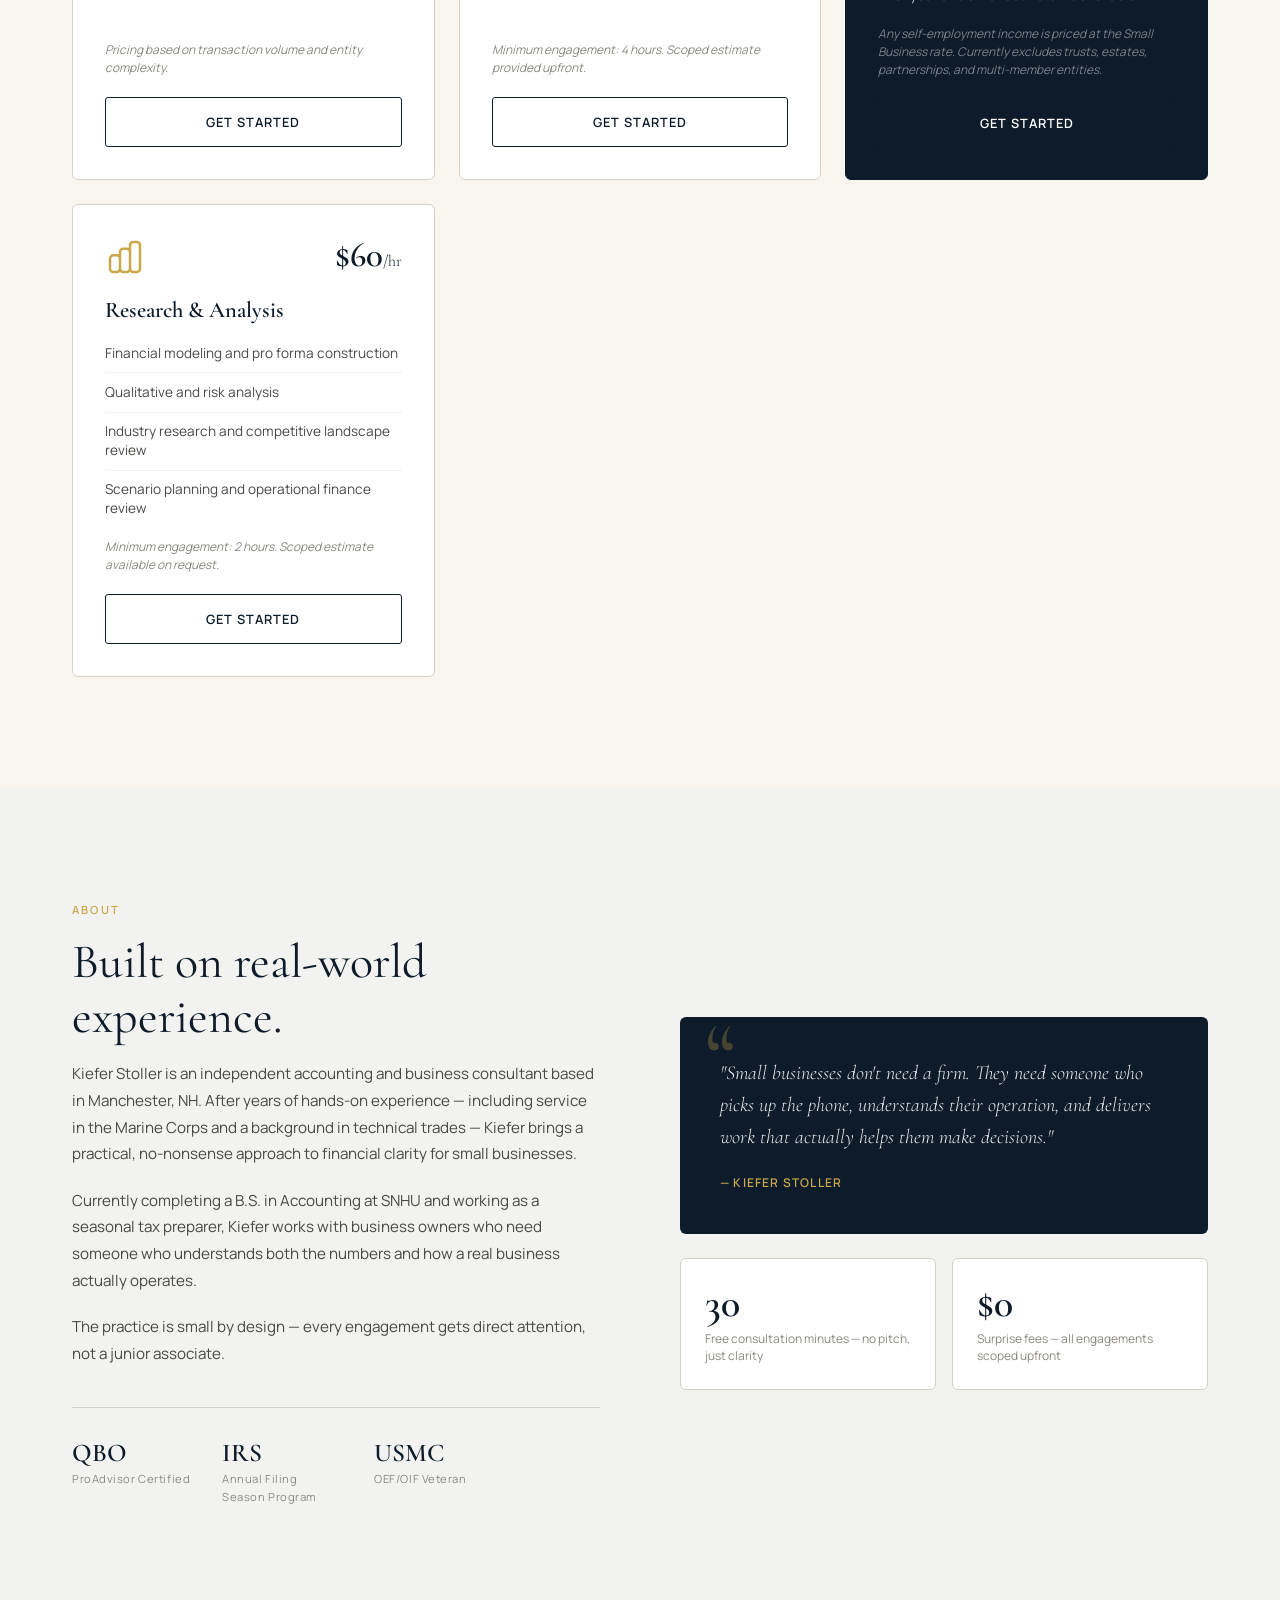
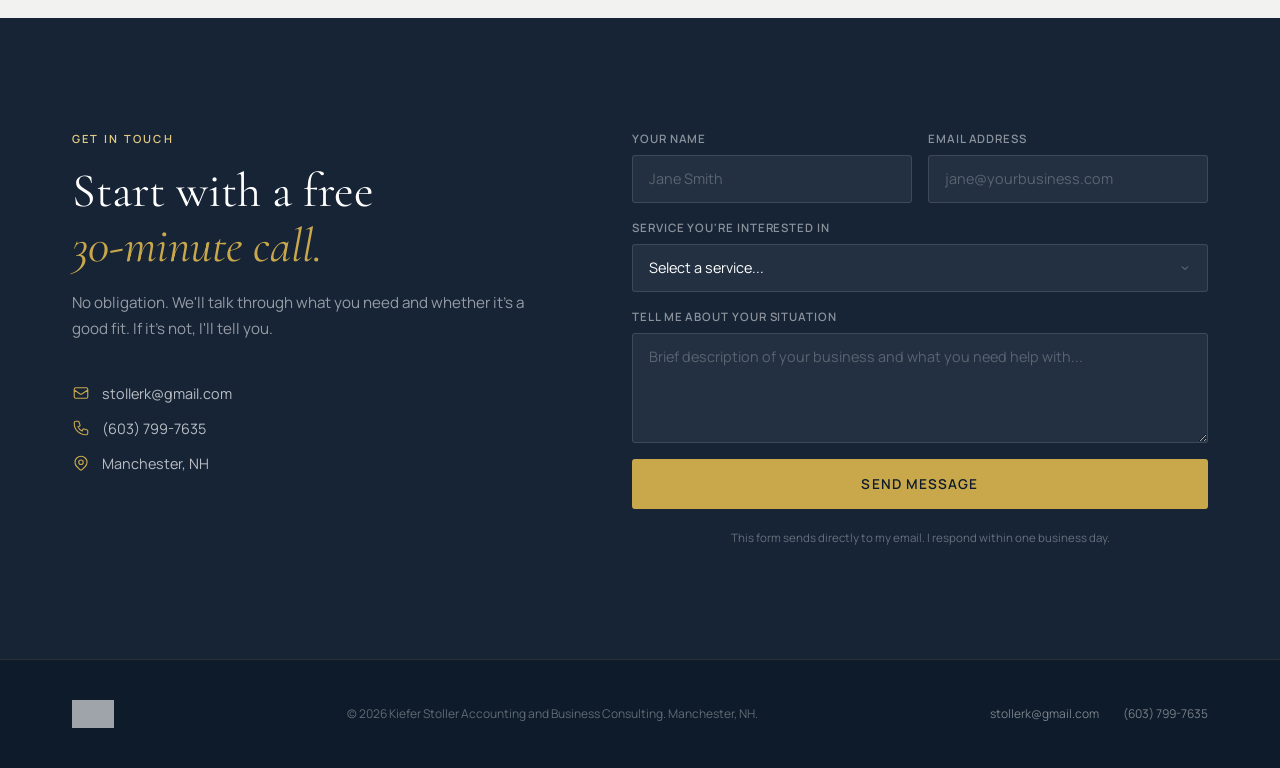
==== commit 7166e148: "Add files via upload" ====
--- a/index.html
+++ b/index.html
@@ -72,91 +72,6 @@
     <span aria-hidden="true">·</span>
     <span>Manchester, NH</span>
   </div>
-
-
-  <!-- CREDENTIALS -->
-  <section class="credentials" id="credentials">
-    <div class="container">
-      <div class="credentials__header reveal">
-        <span class="section-label">Credentials &amp; Certifications</span>
-        <h2 class="section-title">Qualified. Current. Independent.</h2>
-      </div>
-      <div class="credentials__grid">
-
-        <div class="cred-card reveal">
-          <div class="cred-card__icon" style="background:#2CA01C">
-            <svg viewBox="0 0 40 40" fill="none"><circle cx="20" cy="19" r="9" stroke="white" stroke-width="2.5" fill="none"/><circle cx="20" cy="19" r="4" fill="white"/><line x1="26" y1="25" x2="30" y2="29" stroke="white" stroke-width="2.5" stroke-linecap="round"/></svg>
-          </div>
-          <div class="cred-card__body">
-            <span class="cred-card__issuer">Intuit ProAdvisor</span>
-            <h3 class="cred-card__title">QuickBooks Online Certified</h3>
-            <p class="cred-card__detail">Level 1 — Issued May 6, 2026</p>
-          </div>
-          <span class="cred-card__badge" style="background:rgba(44,160,28,0.12);color:#2CA01C">Verified</span>
-        </div>
-
-        <div class="cred-card reveal">
-          <div class="cred-card__icon" style="background:#1B3A6B">
-            <svg viewBox="0 0 40 40" fill="none"><rect x="10" y="10" width="20" height="3" rx="1.5" fill="white"/><rect x="10" y="16" width="20" height="3" rx="1.5" fill="white"/><rect x="10" y="22" width="13" height="3" rx="1.5" fill="white"/><rect x="10" y="28" width="20" height="3" rx="1.5" fill="white"/></svg>
-          </div>
-          <div class="cred-card__body">
-            <span class="cred-card__issuer">Internal Revenue Service</span>
-            <h3 class="cred-card__title">Annual Filing Season Program</h3>
-            <p class="cred-card__detail">IRS AFSP — Tax Year 2026</p>
-          </div>
-          <span class="cred-card__badge" style="background:rgba(27,58,107,0.1);color:#1B3A6B">Active</span>
-        </div>
-
-        <div class="cred-card reveal">
-          <div class="cred-card__icon" style="background:#C8102E">
-            <svg viewBox="0 0 40 40" fill="none"><path d="M20 10l2.4 7.2H30l-6.2 4.5 2.4 7.3L20 24.5l-6.2 4.5 2.4-7.3L10 17.2h7.6z" fill="white"/></svg>
-          </div>
-          <div class="cred-card__body">
-            <span class="cred-card__issuer">Jackson Hewitt Tax Service</span>
-            <h3 class="cred-card__title">Seasonal Tax Preparer</h3>
-            <p class="cred-card__detail">Individual &amp; small business returns — TY2024/2025</p>
-          </div>
-          <span class="cred-card__badge" style="background:rgba(13,27,42,0.08);color:#0D1B2A">Current</span>
-        </div>
-
-        <div class="cred-card reveal">
-          <div class="cred-card__icon" style="background:#003087">
-            <svg viewBox="0 0 40 40" fill="none"><path d="M20 10l8 4.5v9L20 28l-8-4.5v-9L20 10z" stroke="white" stroke-width="2" fill="none"/><circle cx="20" cy="19" r="3" fill="white"/></svg>
-          </div>
-          <div class="cred-card__body">
-            <span class="cred-card__issuer">Southern New Hampshire University</span>
-            <h3 class="cred-card__title">B.S. Accounting</h3>
-            <p class="cred-card__detail">Junior year — Expected December 2027</p>
-          </div>
-          <span class="cred-card__badge" style="background:rgba(201,168,76,0.15);color:#8B6914">In Progress</span>
-        </div>
-
-        <div class="cred-card reveal">
-          <div class="cred-card__icon" style="background:#8B0000">
-            <svg viewBox="0 0 40 40" fill="none"><path d="M20 10l2 5.5h5.8l-4.7 3.4 1.8 5.6L20 21l-4.9 3.5 1.8-5.6-4.7-3.4H18z" fill="#FFD700"/></svg>
-          </div>
-          <div class="cred-card__body">
-            <span class="cred-card__issuer">United States Marine Corps</span>
-            <h3 class="cred-card__title">OEF / OIF Veteran</h3>
-            <p class="cred-card__detail">Prior service — operational discipline &amp; analytical rigor</p>
-          </div>
-          <span class="cred-card__badge" style="background:rgba(139,0,0,0.1);color:#8B0000">Veteran</span>
-        </div>
-
-        <div class="cred-card cred-card--cta reveal">
-          <div class="cred-card__icon" style="background:#217346">
-            <svg viewBox="0 0 40 40" fill="none"><rect x="9" y="9" width="9" height="9" rx="1" fill="white" opacity="0.95"/><rect x="22" y="9" width="9" height="9" rx="1" fill="white" opacity="0.7"/><rect x="9" y="22" width="9" height="9" rx="1" fill="white" opacity="0.7"/><rect x="22" y="22" width="9" height="9" rx="1" fill="white" opacity="0.95"/></svg>
-          </div>
-          <div class="cred-card__body">
-            <h3 class="cred-card__title">Next: Excel Expert MO-211</h3>
-            <p class="cred-card__detail">Microsoft Office Specialist — Certiport / GMetrix. Scheduled August 2026.</p>
-          </div>
-          <a href="#contact" class="btn btn--outline">Work With Me</a>
-        </div>
-
-      </div>
-    </div>
-  </section>
 
   <!-- SERVICES -->
   <section class="services" id="services">
--- a/css/styles.css
+++ b/css/styles.css
@@ -181,7 +181,7 @@
 }
 
 .nav__logo-img {
-  height: 52px;
+  height: 36px;
   width: auto;
   filter: brightness(0) invert(1);
   transition: opacity 0.3s;
@@ -786,7 +786,7 @@
 }
 
 .footer__logo {
-  height: 44px;
+  height: 28px;
   width: auto;
   filter: brightness(0) invert(1);
   opacity: 0.6;
@@ -840,120 +840,3 @@
   .hero { padding: 7rem 1.5rem 5rem; }
   .container { padding: 0 1.5rem; }
 }
-
-/* --- CREDENTIALS --- */
-.credentials {
-  padding: 6rem 0;
-  background: var(--white);
-  border-top: 1px solid var(--gray-300);
-}
-
-.credentials__header {
-  margin-bottom: 3rem;
-}
-
-.credentials__grid {
-  display: grid;
-  grid-template-columns: repeat(auto-fit, minmax(300px, 1fr));
-  gap: 1.25rem;
-}
-
-.cred-card {
-  display: flex;
-  align-items: center;
-  gap: 1.25rem;
-  background: var(--cream);
-  border: 1px solid var(--gray-300);
-  border-radius: 6px;
-  padding: 1.5rem;
-  transition: box-shadow 0.3s ease, transform 0.3s ease;
-  position: relative;
-}
-
-.cred-card:hover {
-  box-shadow: 0 8px 30px rgba(13,27,42,0.08);
-  transform: translateY(-2px);
-}
-
-.cred-card--cta {
-  flex-direction: column;
-  align-items: flex-start;
-  background: var(--navy);
-  border-color: var(--navy);
-}
-
-.cred-card--cta .cred-card__title { color: var(--white); }
-.cred-card--cta .cred-card__detail { color: rgba(255,255,255,0.55); }
-
-.cred-card--cta .btn--outline {
-  color: var(--gold);
-  border-color: var(--gold);
-  width: auto;
-  margin-top: 0.5rem;
-}
-.cred-card--cta .btn--outline:hover {
-  background: var(--gold);
-  color: var(--navy);
-}
-
-.cred-card__icon {
-  width: 44px;
-  height: 44px;
-  border-radius: 8px;
-  display: flex;
-  align-items: center;
-  justify-content: center;
-  flex-shrink: 0;
-  padding: 7px;
-}
-
-.cred-card__icon svg {
-  width: 100%;
-  height: 100%;
-}
-
-.cred-card__body {
-  flex: 1;
-  min-width: 0;
-}
-
-.cred-card__issuer {
-  display: block;
-  font-size: 0.68rem;
-  font-weight: 600;
-  letter-spacing: 0.08em;
-  text-transform: uppercase;
-  color: var(--gray-500);
-  margin-bottom: 0.2rem;
-}
-
-.cred-card__title {
-  font-family: var(--font-display);
-  font-size: 1.1rem;
-  font-weight: 600;
-  color: var(--navy);
-  line-height: 1.2;
-  margin-bottom: 0.2rem;
-}
-
-.cred-card__detail {
-  font-size: 0.78rem;
-  color: var(--gray-500);
-}
-
-.cred-card__badge {
-  position: absolute;
-  top: 1rem;
-  right: 1rem;
-  font-size: 0.62rem;
-  font-weight: 700;
-  letter-spacing: 0.08em;
-  text-transform: uppercase;
-  padding: 0.2rem 0.6rem;
-  border-radius: 20px;
-  white-space: nowrap;
-}
-
-@media (max-width: 720px) {
-  .credentials__grid { grid-template-columns: 1fr; }
-}
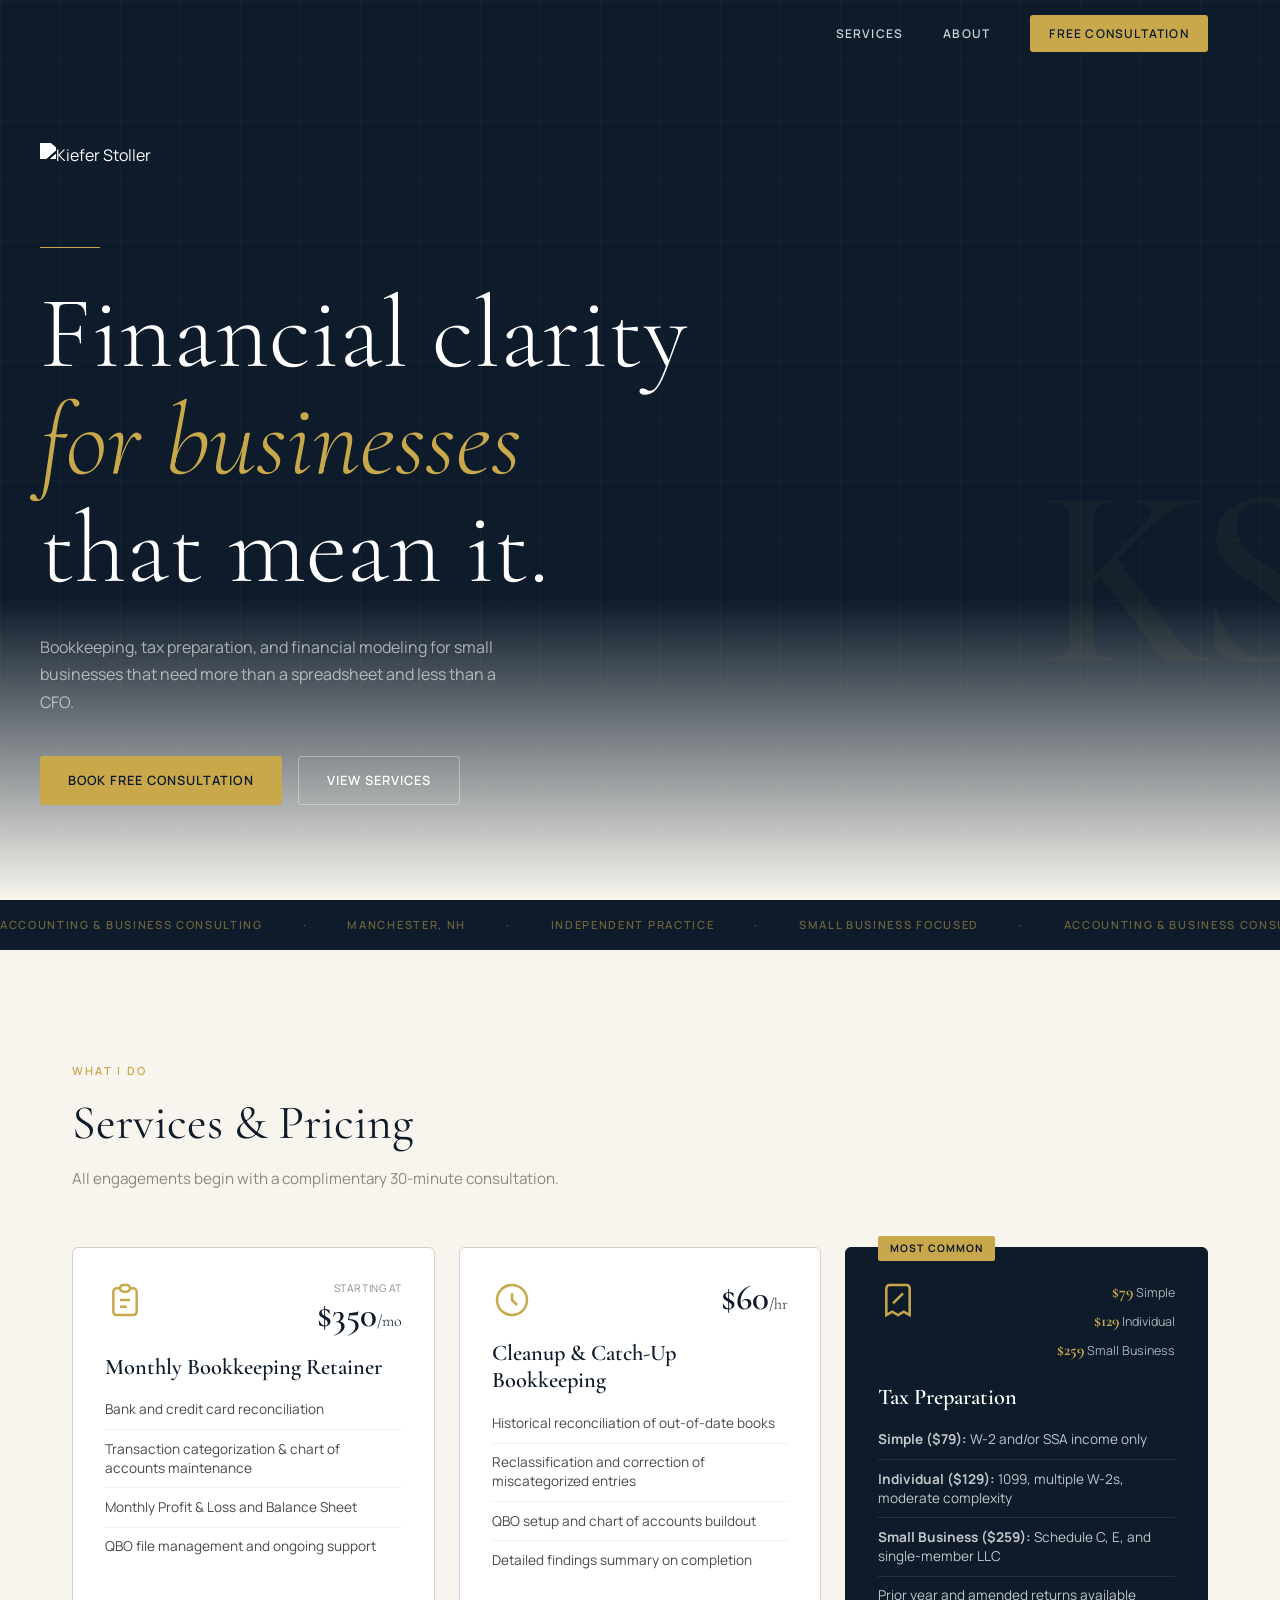
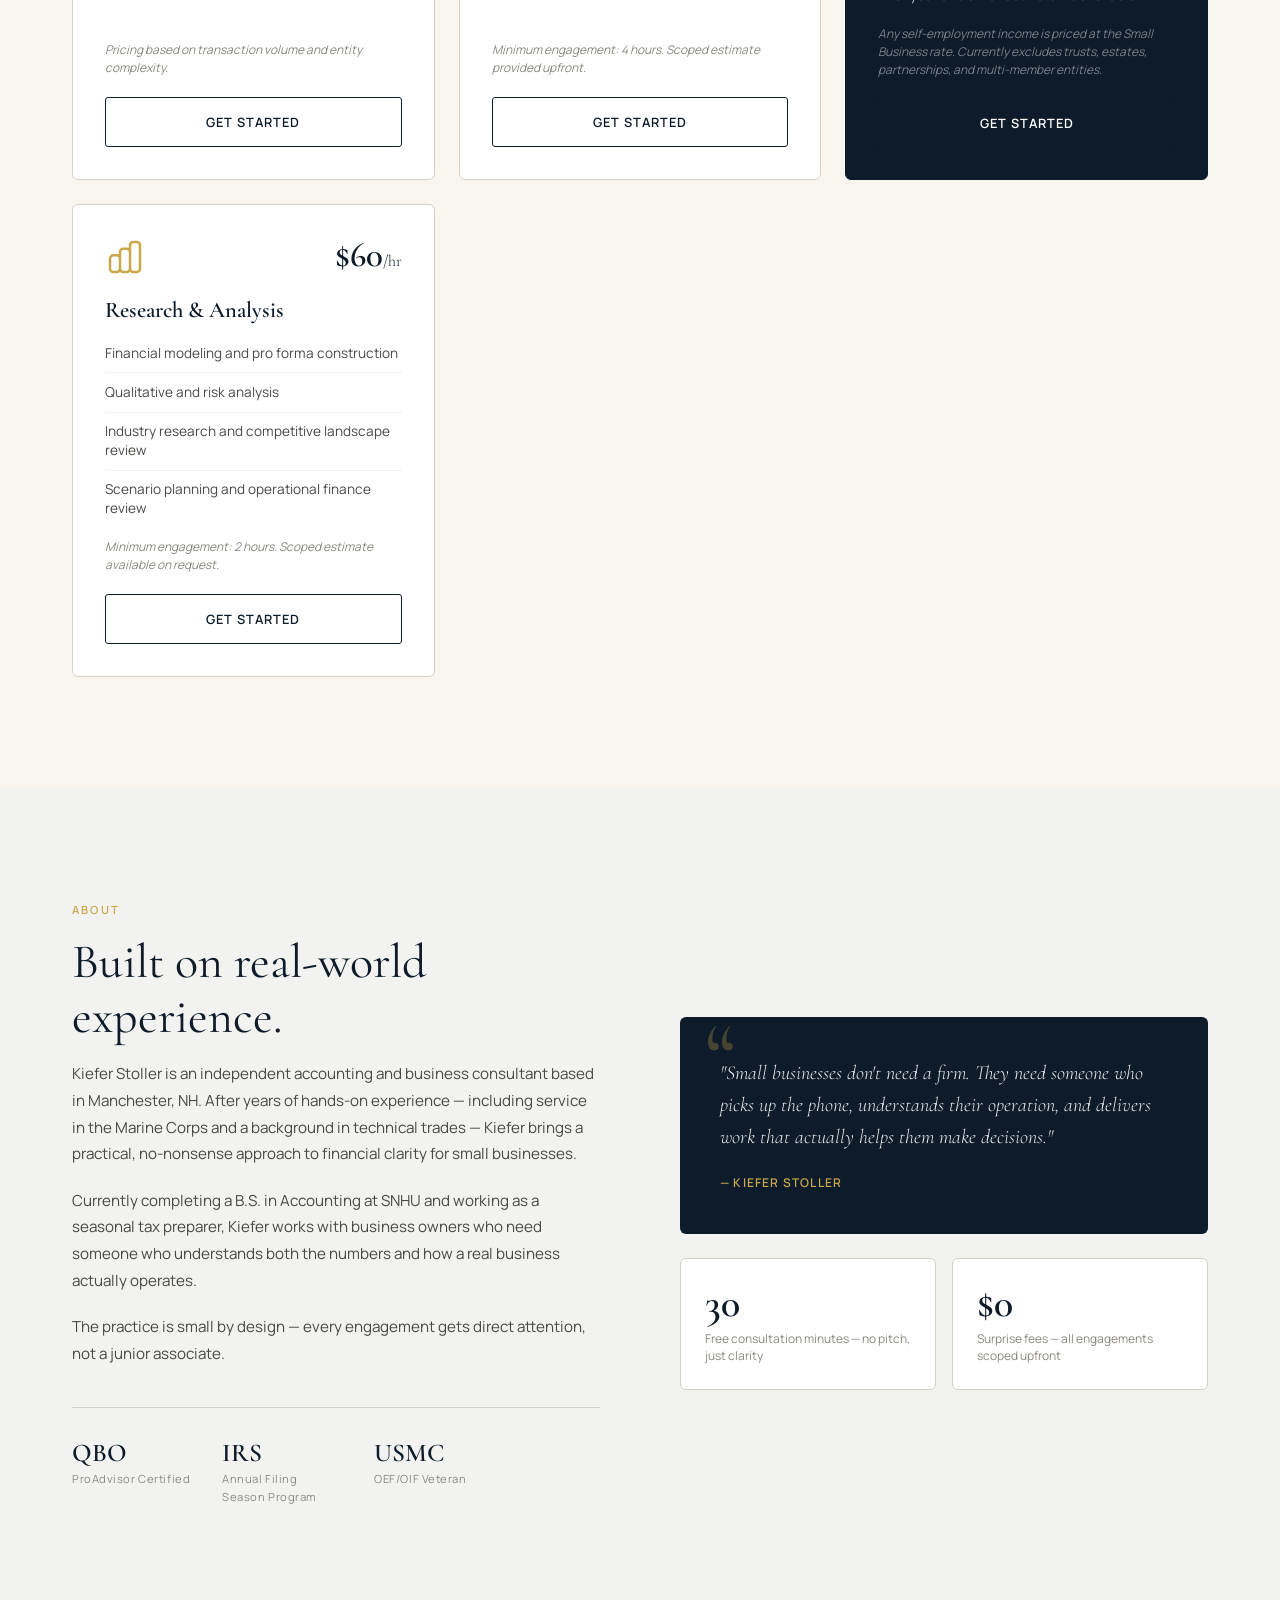
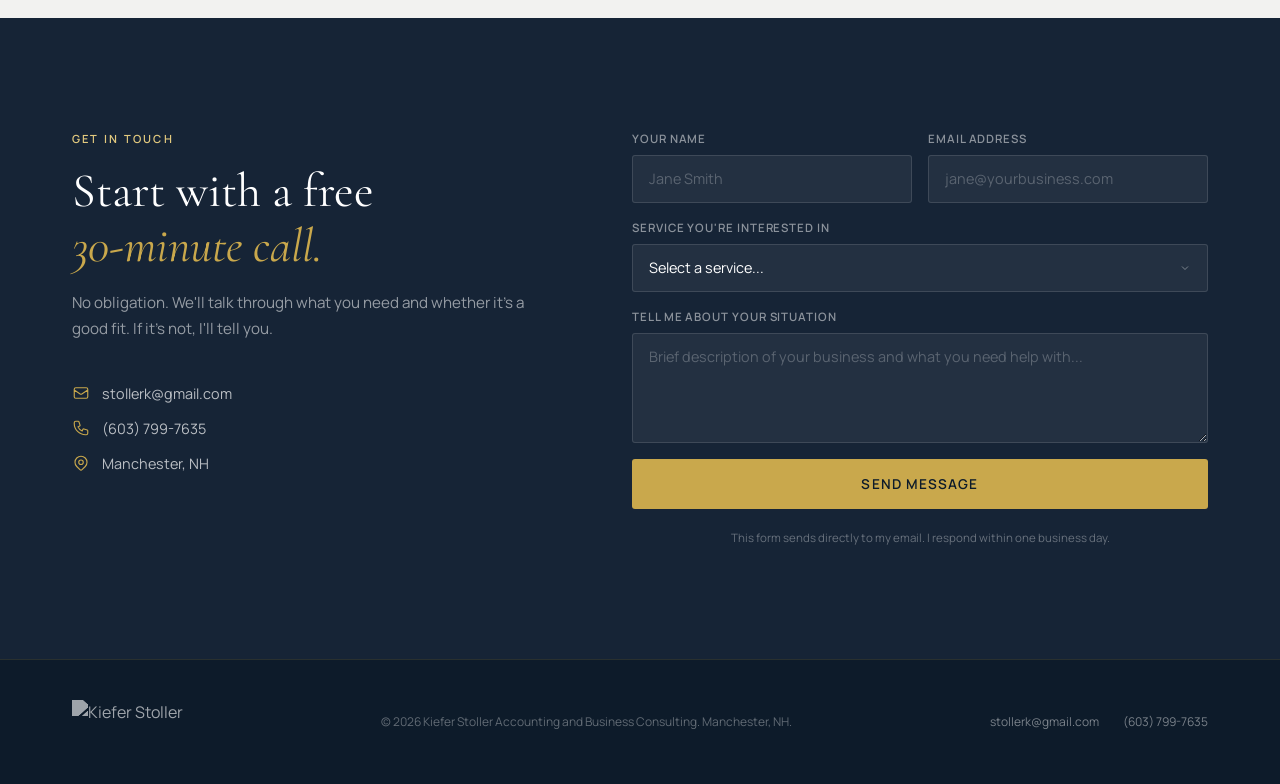
==== commit f09967c6: "Add files via upload" ====
--- a/index.html
+++ b/index.html
@@ -16,7 +16,7 @@
   <nav class="nav" id="nav">
     <div class="nav__inner">
       <a href="#hero" class="nav__logo">
-        <img src="assets/Kiefer_Stoller_Logo.png" alt="Kiefer Stoller" class="nav__logo-img" />
+        <span class="nav__logo-text">KS</span>
       </a>
       <ul class="nav__links">
         <li><a href="#services">Services</a></li>
@@ -38,7 +38,10 @@
   <section class="hero" id="hero">
     <div class="hero__bg-grid"></div>
     <div class="hero__content">
-      <div class="hero__eyebrow reveal">Manchester, NH</div>
+      <div class="hero__logo-wrap reveal">
+        <img src="assets/Kiefer_Stoller_Logo.png" alt="Kiefer Stoller" class="hero__logo" />
+      </div>
+      <div class="hero__divider reveal"></div>
       <h1 class="hero__headline reveal">
         Financial clarity<br />
         <em>for businesses</em><br />
--- a/css/styles.css
+++ b/css/styles.css
@@ -181,7 +181,7 @@
 }
 
 .nav__logo-img {
-  height: 36px;
+  height: 52px;
   width: auto;
   filter: brightness(0) invert(1);
   transition: opacity 0.3s;
@@ -770,6 +770,27 @@
 
 .form-success p { font-size: 0.9rem; color: rgba(255,255,255,0.65); }
 
+
+/* --- HERO LOGO --- */
+.hero__logo-wrap {
+  margin-bottom: 0;
+}
+
+.hero__logo {
+  height: 72px;
+  width: auto;
+  filter: brightness(0) invert(1);
+  display: block;
+}
+
+.hero__divider {
+  width: 60px;
+  height: 1px;
+  background: var(--gold);
+  margin: 2rem 0;
+  opacity: 0.6;
+}
+
 /* --- FOOTER --- */
 .footer {
   background: var(--navy);
@@ -786,7 +807,7 @@
 }
 
 .footer__logo {
-  height: 28px;
+  height: 44px;
   width: auto;
   filter: brightness(0) invert(1);
   opacity: 0.6;
@@ -840,3 +861,120 @@
   .hero { padding: 7rem 1.5rem 5rem; }
   .container { padding: 0 1.5rem; }
 }
+
+/* --- CREDENTIALS --- */
+.credentials {
+  padding: 6rem 0;
+  background: var(--white);
+  border-top: 1px solid var(--gray-300);
+}
+
+.credentials__header {
+  margin-bottom: 3rem;
+}
+
+.credentials__grid {
+  display: grid;
+  grid-template-columns: repeat(auto-fit, minmax(300px, 1fr));
+  gap: 1.25rem;
+}
+
+.cred-card {
+  display: flex;
+  align-items: center;
+  gap: 1.25rem;
+  background: var(--cream);
+  border: 1px solid var(--gray-300);
+  border-radius: 6px;
+  padding: 1.5rem;
+  transition: box-shadow 0.3s ease, transform 0.3s ease;
+  position: relative;
+}
+
+.cred-card:hover {
+  box-shadow: 0 8px 30px rgba(13,27,42,0.08);
+  transform: translateY(-2px);
+}
+
+.cred-card--cta {
+  flex-direction: column;
+  align-items: flex-start;
+  background: var(--navy);
+  border-color: var(--navy);
+}
+
+.cred-card--cta .cred-card__title { color: var(--white); }
+.cred-card--cta .cred-card__detail { color: rgba(255,255,255,0.55); }
+
+.cred-card--cta .btn--outline {
+  color: var(--gold);
+  border-color: var(--gold);
+  width: auto;
+  margin-top: 0.5rem;
+}
+.cred-card--cta .btn--outline:hover {
+  background: var(--gold);
+  color: var(--navy);
+}
+
+.cred-card__icon {
+  width: 44px;
+  height: 44px;
+  border-radius: 8px;
+  display: flex;
+  align-items: center;
+  justify-content: center;
+  flex-shrink: 0;
+  padding: 7px;
+}
+
+.cred-card__icon svg {
+  width: 100%;
+  height: 100%;
+}
+
+.cred-card__body {
+  flex: 1;
+  min-width: 0;
+}
+
+.cred-card__issuer {
+  display: block;
+  font-size: 0.68rem;
+  font-weight: 600;
+  letter-spacing: 0.08em;
+  text-transform: uppercase;
+  color: var(--gray-500);
+  margin-bottom: 0.2rem;
+}
+
+.cred-card__title {
+  font-family: var(--font-display);
+  font-size: 1.1rem;
+  font-weight: 600;
+  color: var(--navy);
+  line-height: 1.2;
+  margin-bottom: 0.2rem;
+}
+
+.cred-card__detail {
+  font-size: 0.78rem;
+  color: var(--gray-500);
+}
+
+.cred-card__badge {
+  position: absolute;
+  top: 1rem;
+  right: 1rem;
+  font-size: 0.62rem;
+  font-weight: 700;
+  letter-spacing: 0.08em;
+  text-transform: uppercase;
+  padding: 0.2rem 0.6rem;
+  border-radius: 20px;
+  white-space: nowrap;
+}
+
+@media (max-width: 720px) {
+  .credentials__grid { grid-template-columns: 1fr; }
+}
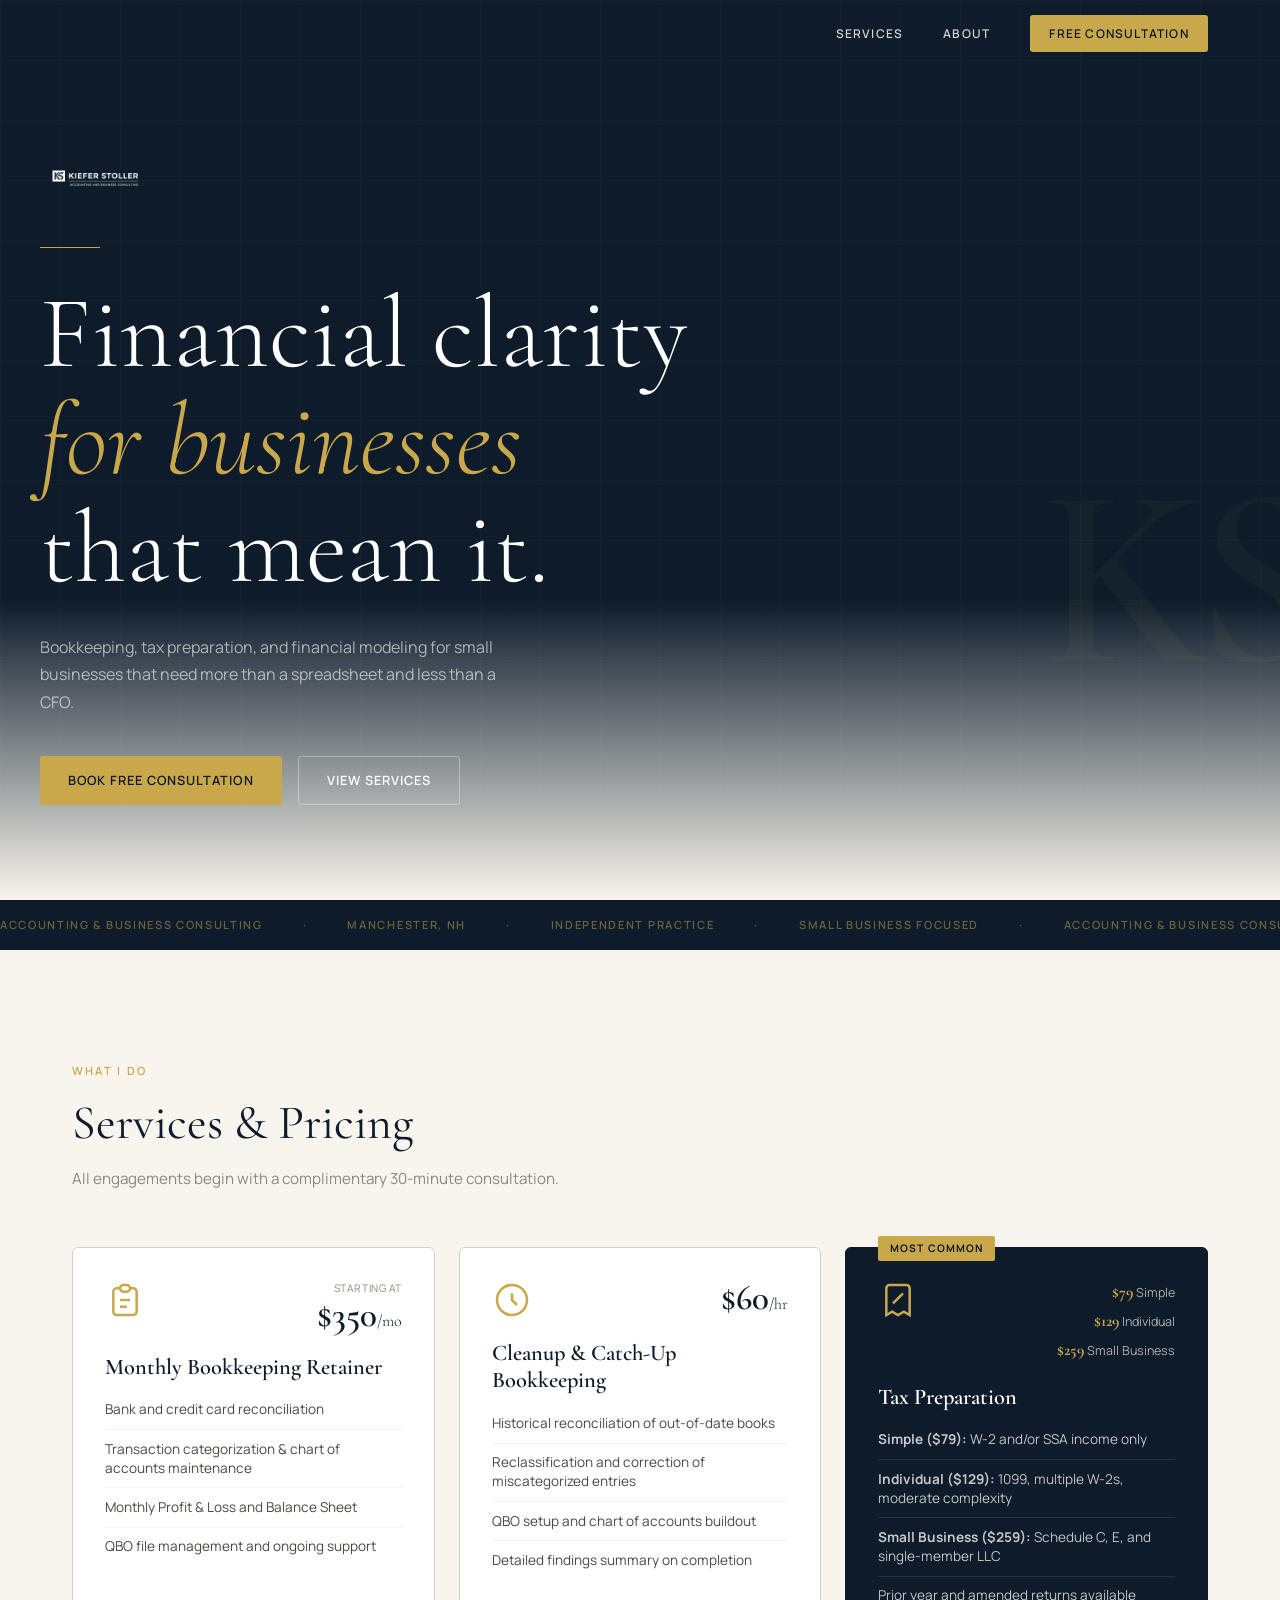
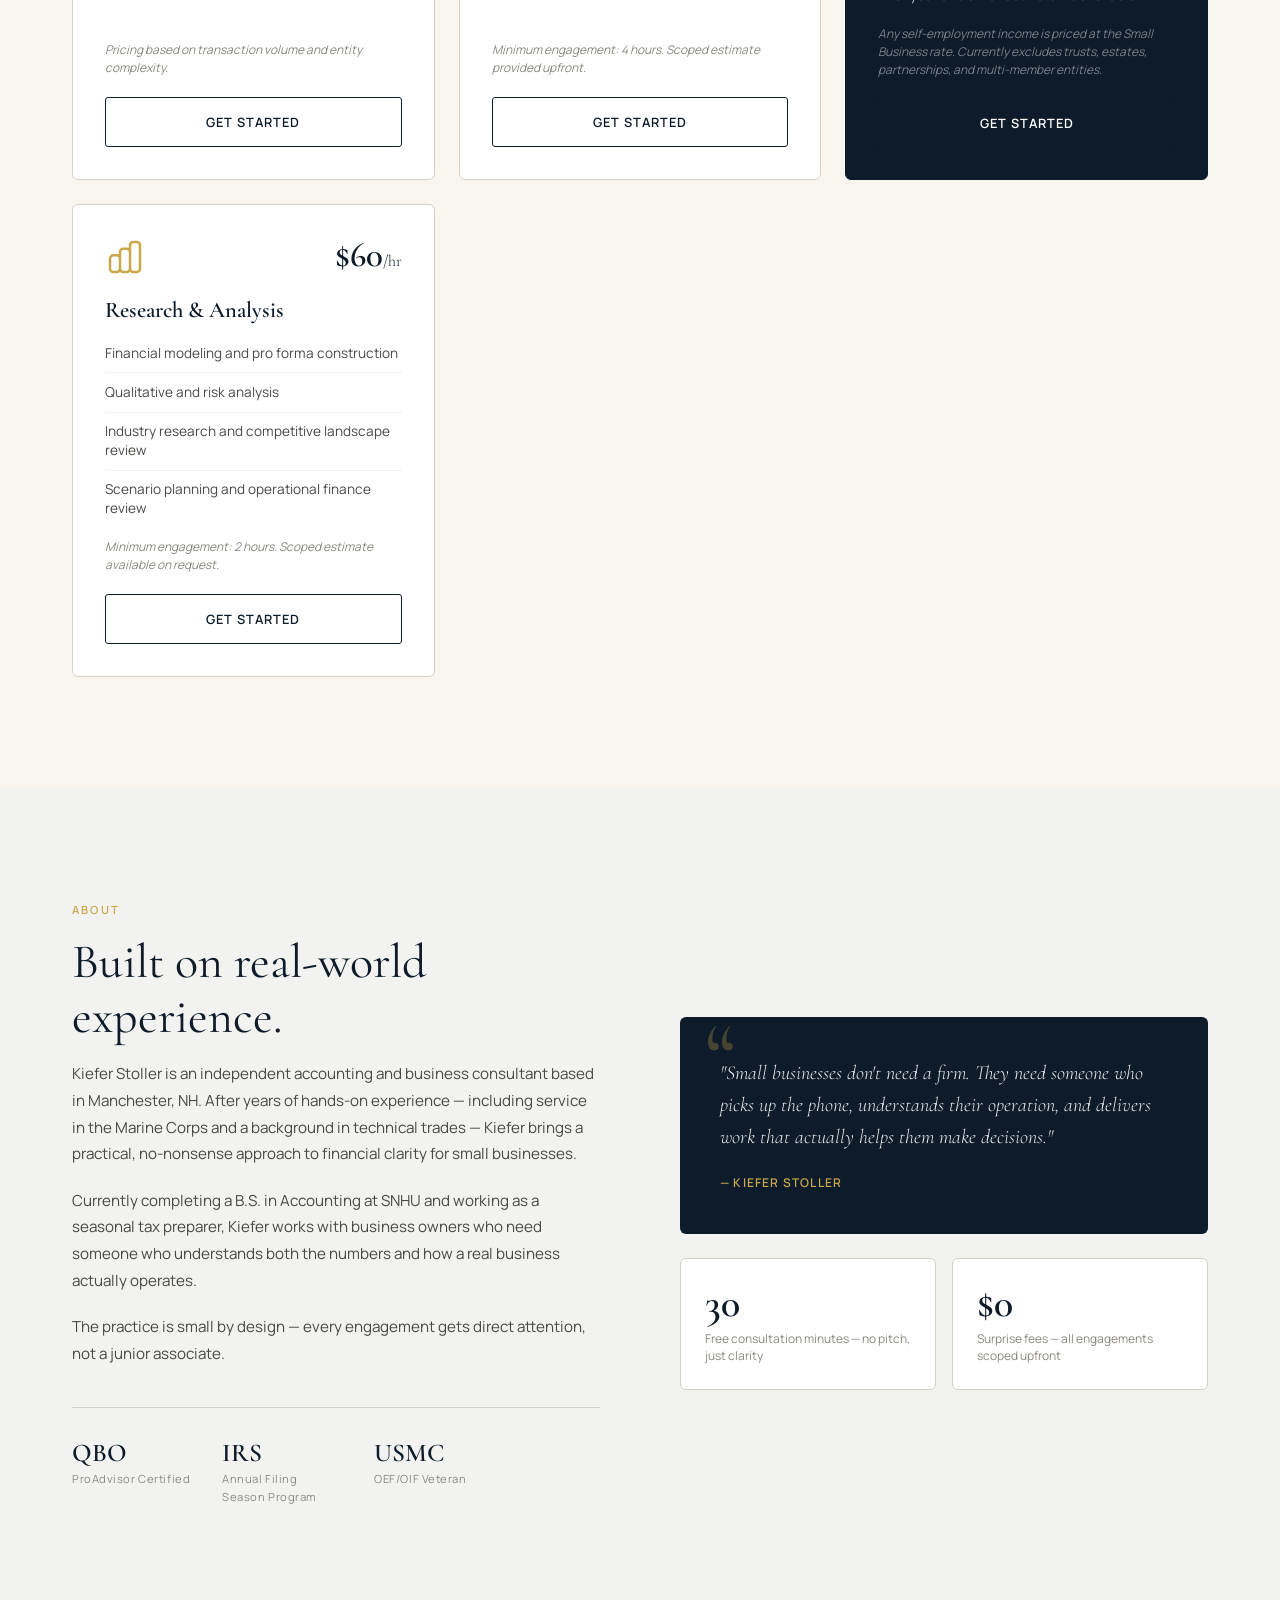
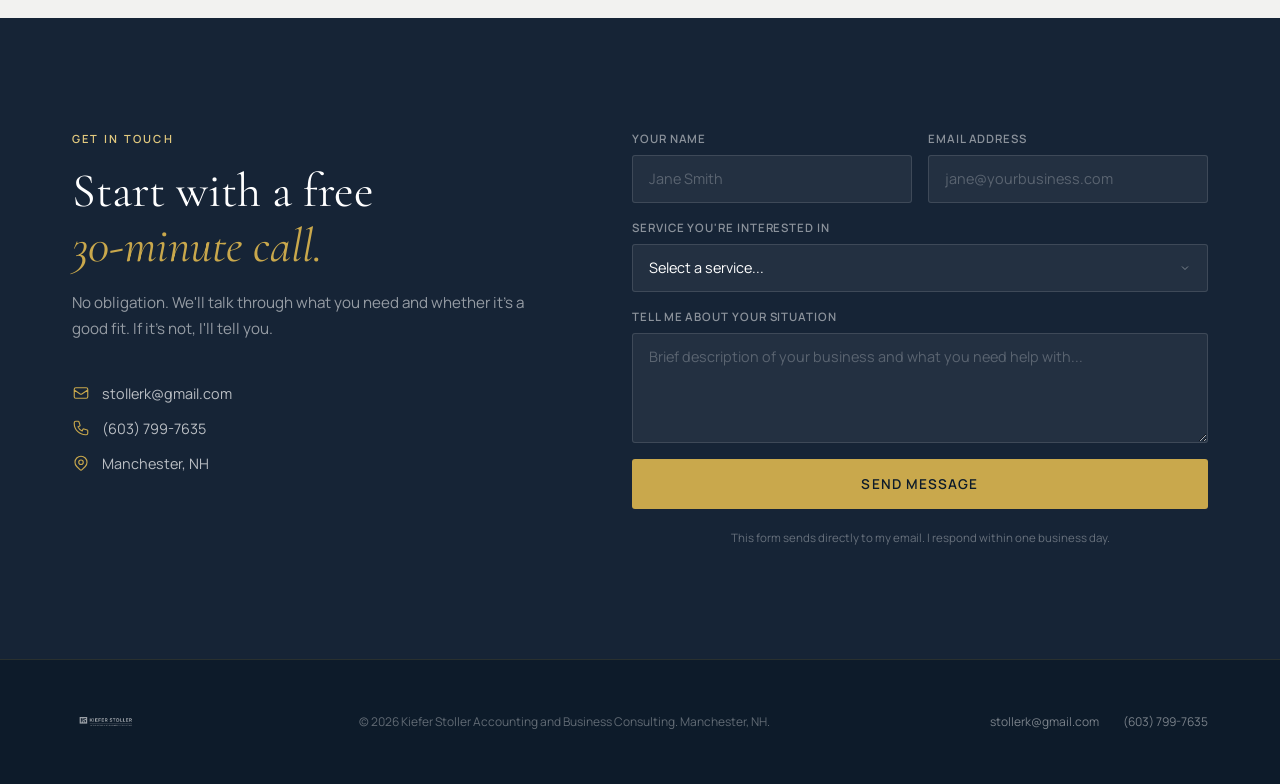
==== commit 1627cec7: "Add files via upload" ====
--- a/index.html
+++ b/index.html
@@ -39,7 +39,7 @@
     <div class="hero__bg-grid"></div>
     <div class="hero__content">
       <div class="hero__logo-wrap reveal">
-        <img src="assets/Kiefer_Stoller_Logo.png" alt="Kiefer Stoller" class="hero__logo" />
+        <img src="[data-uri]" alt="Kiefer Stoller" class="hero__logo" />
       </div>
       <div class="hero__divider reveal"></div>
       <h1 class="hero__headline reveal">
@@ -281,7 +281,7 @@
   <!-- FOOTER -->
   <footer class="footer">
     <div class="container footer__inner">
-      <img src="assets/Kiefer_Stoller_Logo.png" alt="Kiefer Stoller" class="footer__logo" />
+      <img src="[data-uri]" alt="Kiefer Stoller" class="footer__logo" />
       <p class="footer__copy">&copy; <span id="year"></span> Kiefer Stoller Accounting and Business Consulting. Manchester, NH.</p>
       <div class="footer__links">
         <a href="mailto:stollerk@gmail.com">stollerk@gmail.com</a>
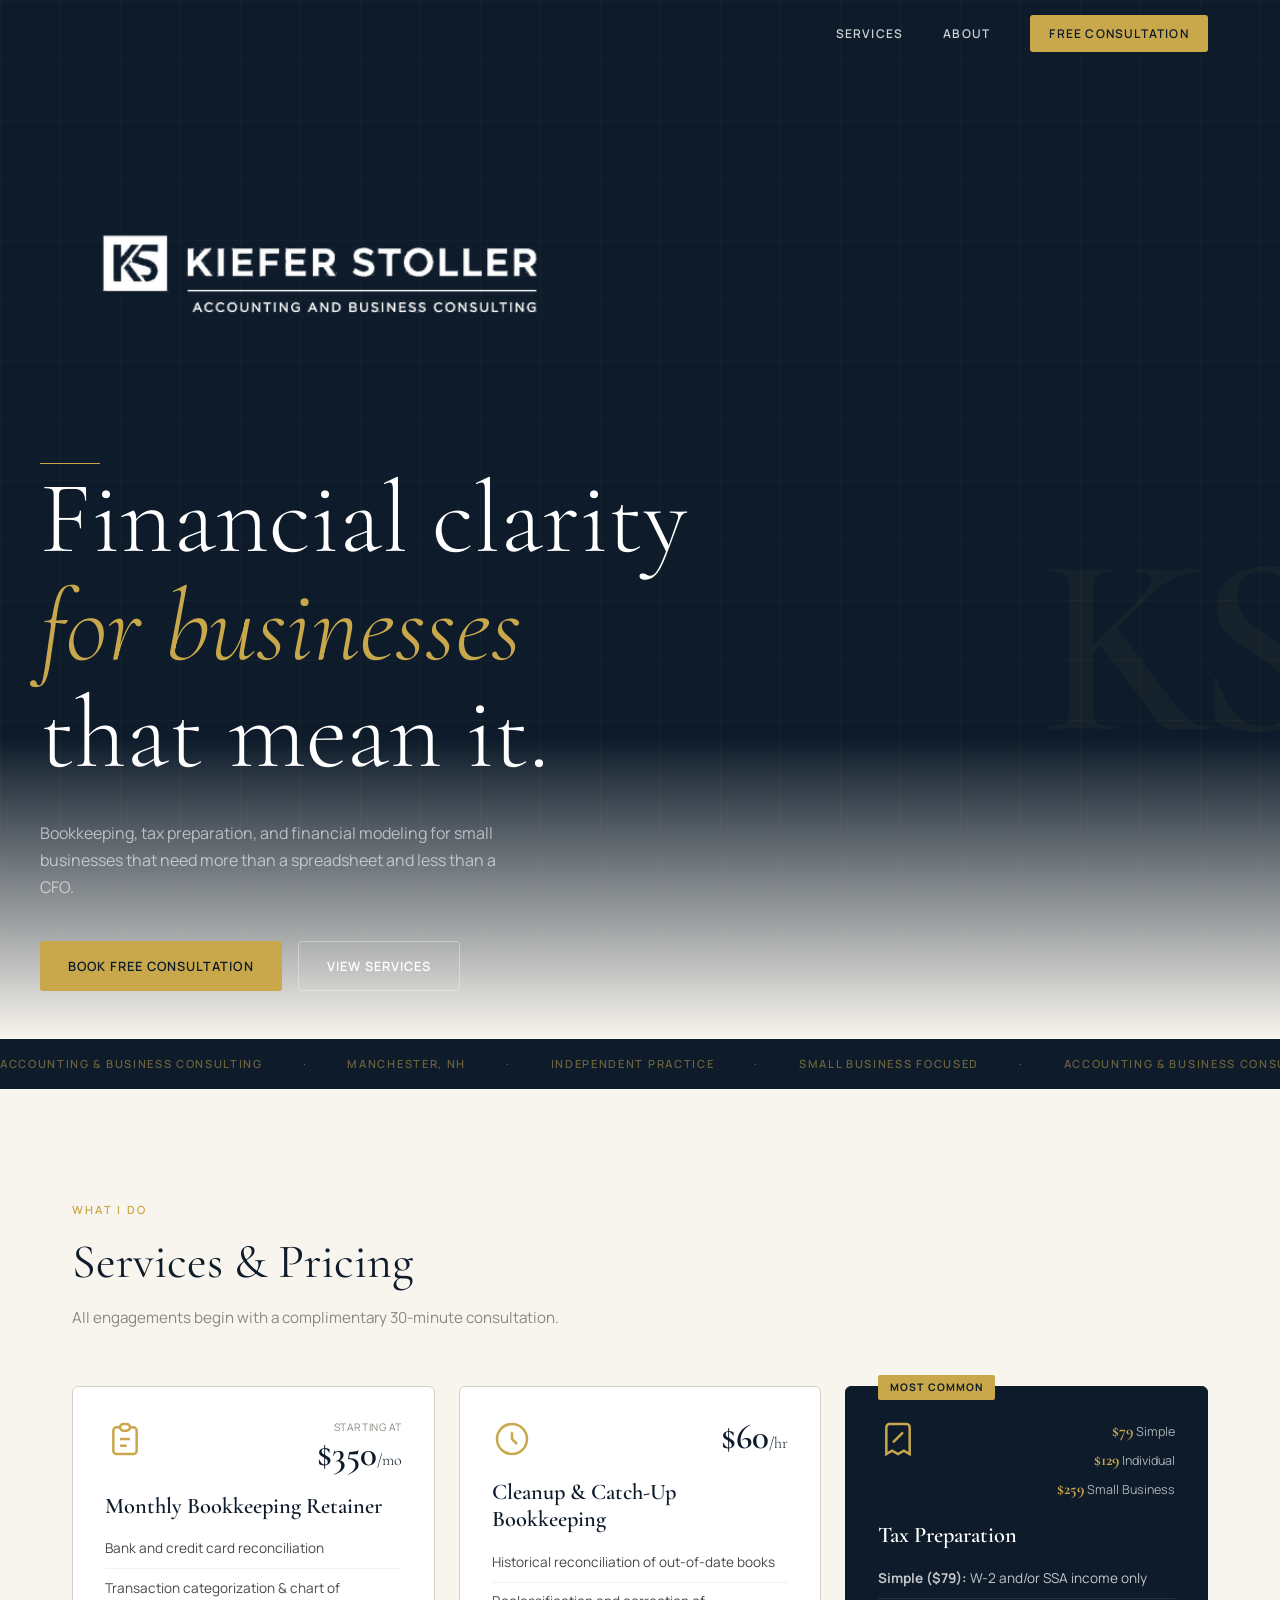
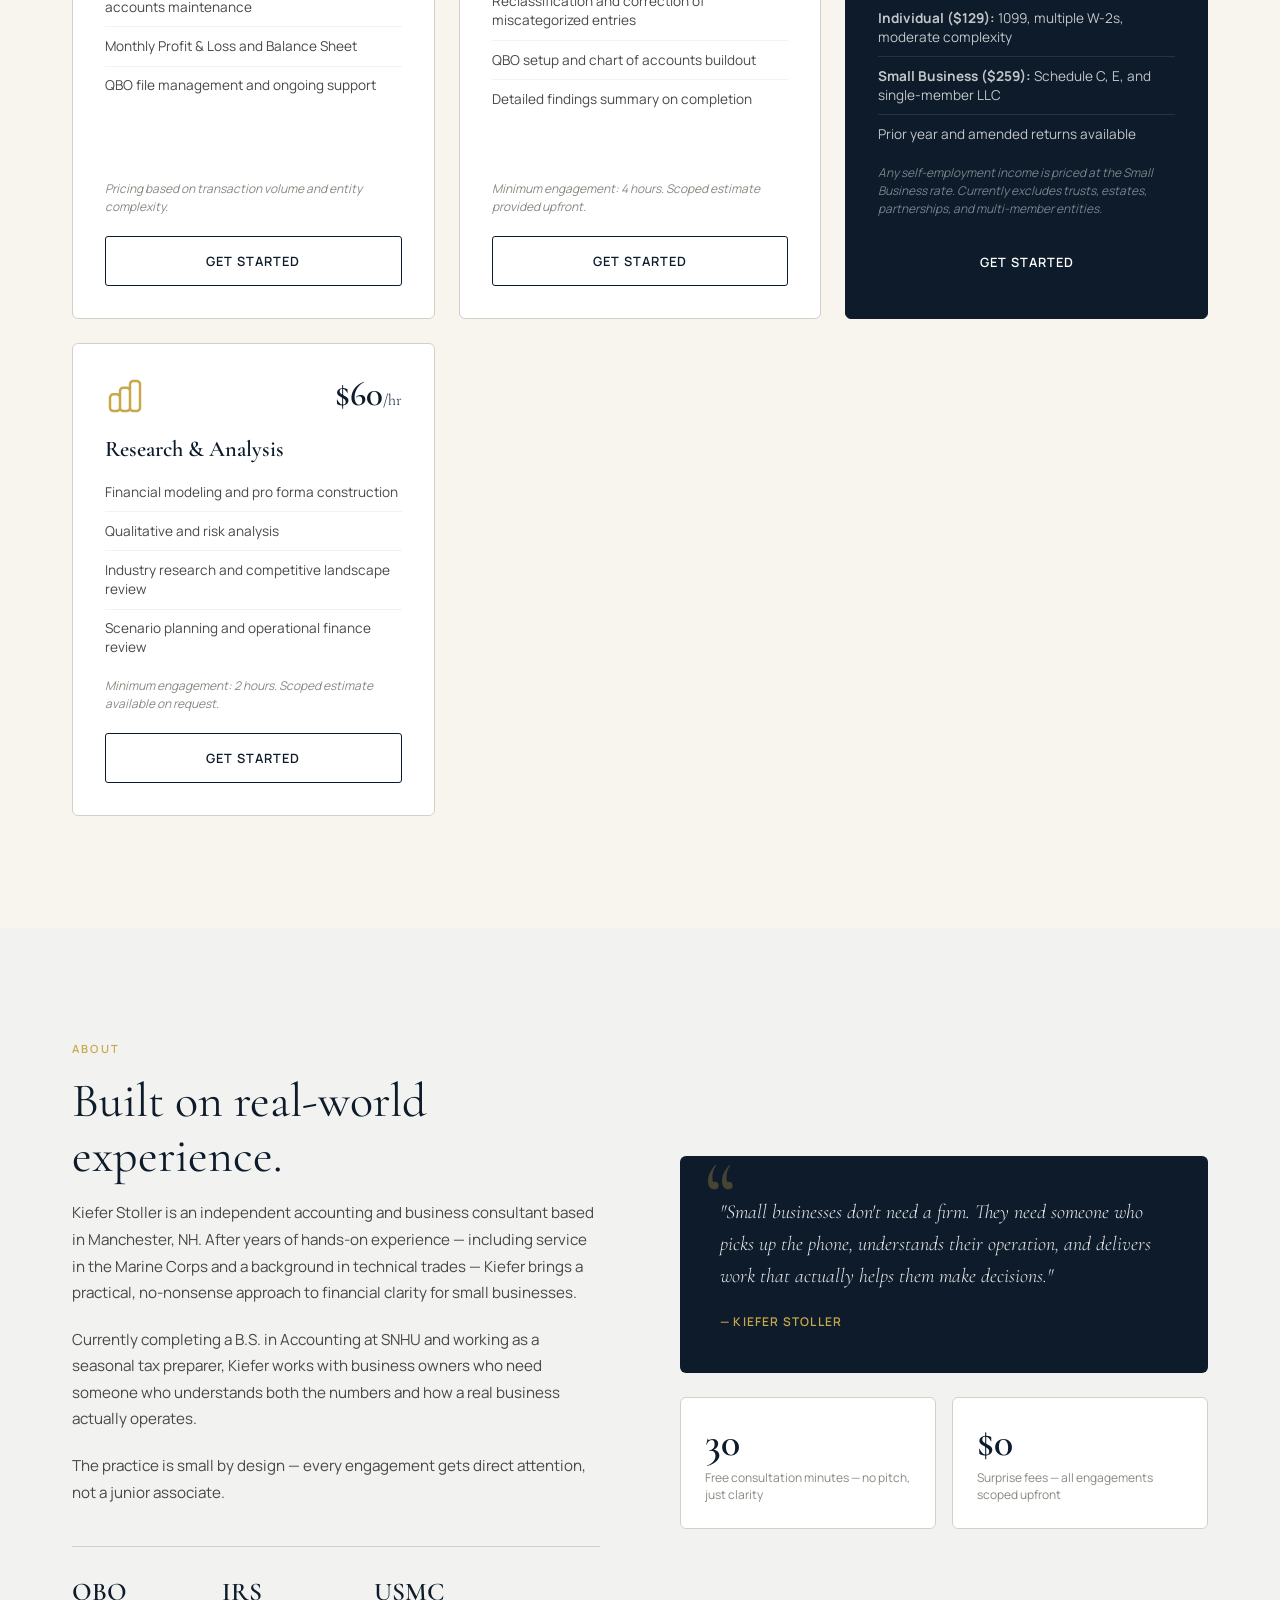
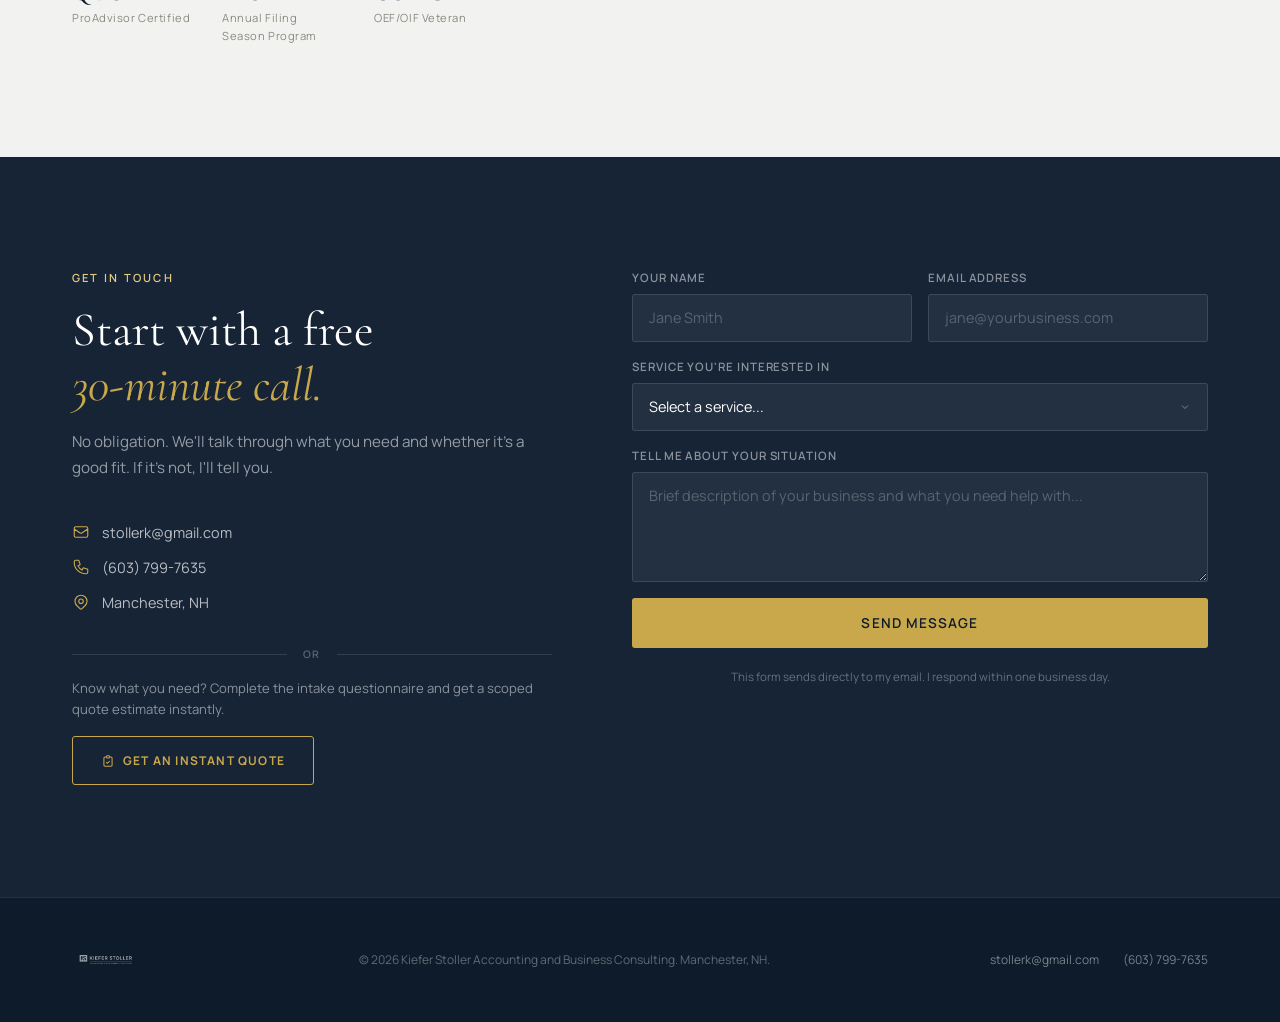
==== commit 5d1ffd92: "Add files via upload" ====
--- a/index.html
+++ b/index.html
@@ -9,6 +9,15 @@
   <link rel="preconnect" href="https://fonts.gstatic.com" crossorigin />
   <link href="https://fonts.googleapis.com/css2?family=Cormorant+Garamond:ital,wght@0,300;0,400;0,600;1,300;1,400&family=Manrope:wght@300;400;500;600&display=swap" rel="stylesheet" />
   <link rel="stylesheet" href="css/styles.css" />
+  <style>
+  .intake-cta { margin-top: 2rem; }
+  .intake-cta__divider { display:flex; align-items:center; gap:1rem; margin-bottom:1rem; }
+  .intake-cta__divider::before, .intake-cta__divider::after { content:''; flex:1; height:1px; background:rgba(255,255,255,.12); }
+  .intake-cta__divider span { font-size:.65rem; font-weight:600; letter-spacing:.15em; text-transform:uppercase; color:rgba(255,255,255,.3); }
+  .intake-cta__text { font-size:.82rem; color:rgba(255,255,255,.5); line-height:1.6; margin-bottom:1rem; }
+  .btn--intake { display:inline-flex; align-items:center; gap:.5rem; padding:.85rem 1.75rem; font-family:var(--font-body); font-size:.75rem; font-weight:700; letter-spacing:.1em; text-transform:uppercase; background:transparent; color:var(--gold); border:1px solid var(--gold); border-radius:var(--radius); cursor:pointer; transition:var(--transition); text-decoration:none; }
+  .btn--intake:hover { background:var(--gold); color:var(--navy); transform:translateY(-2px); }
+  </style>
 </head>
 <body>
 
@@ -64,15 +73,15 @@
   <!-- DIVIDER -->
   <div class="divider">
     <span>Accounting &amp; Business Consulting</span>
-    <span aria-hidden="true">·</span>
+    <span aria-hidden="true">&middot;</span>
     <span>Manchester, NH</span>
-    <span aria-hidden="true">·</span>
+    <span aria-hidden="true">&middot;</span>
     <span>Independent Practice</span>
-    <span aria-hidden="true">·</span>
+    <span aria-hidden="true">&middot;</span>
     <span>Small Business Focused</span>
-    <span aria-hidden="true">·</span>
+    <span aria-hidden="true">&middot;</span>
     <span>Accounting &amp; Business Consulting</span>
-    <span aria-hidden="true">·</span>
+    <span aria-hidden="true">&middot;</span>
     <span>Manchester, NH</span>
   </div>
 
@@ -181,9 +190,9 @@
       <div class="about__left reveal">
         <span class="section-label">About</span>
         <h2 class="section-title">Built on real-world experience.</h2>
-        <p>Kiefer Stoller is an independent accounting and business consultant based in Manchester, NH. After years of hands-on experience — including service in the Marine Corps and a background in technical trades — Kiefer brings a practical, no-nonsense approach to financial clarity for small businesses.</p>
+        <p>Kiefer Stoller is an independent accounting and business consultant based in Manchester, NH. After years of hands-on experience &mdash; including service in the Marine Corps and a background in technical trades &mdash; Kiefer brings a practical, no-nonsense approach to financial clarity for small businesses.</p>
         <p>Currently completing a B.S. in Accounting at SNHU and working as a seasonal tax preparer, Kiefer works with business owners who need someone who understands both the numbers and how a real business actually operates.</p>
-        <p>The practice is small by design — every engagement gets direct attention, not a junior associate.</p>
+        <p>The practice is small by design &mdash; every engagement gets direct attention, not a junior associate.</p>
         <div class="about__credentials">
           <div class="credential">
             <span class="credential__value">QBO</span>
@@ -204,16 +213,16 @@
           <blockquote>
             "Small businesses don't need a firm. They need someone who picks up the phone, understands their operation, and delivers work that actually helps them make decisions."
           </blockquote>
-          <cite>— Kiefer Stoller</cite>
+          <cite>&mdash; Kiefer Stoller</cite>
         </div>
         <div class="about__stat-grid">
           <div class="about__stat">
             <span class="stat-number">30</span>
-            <span class="stat-label">Free consultation minutes — no pitch, just clarity</span>
+            <span class="stat-label">Free consultation minutes &mdash; no pitch, just clarity</span>
           </div>
           <div class="about__stat">
             <span class="stat-number">$0</span>
-            <span class="stat-label">Surprise fees — all engagements scoped upfront</span>
+            <span class="stat-label">Surprise fees &mdash; all engagements scoped upfront</span>
           </div>
         </div>
       </div>
@@ -242,6 +251,14 @@
               Manchester, NH
             </span>
           </div>
+          <div class="intake-cta">
+            <div class="intake-cta__divider"><span>or</span></div>
+            <p class="intake-cta__text">Know what you need? Complete the intake questionnaire and get a scoped quote estimate instantly.</p>
+            <a href="intake.html" class="btn btn--intake">
+              <svg viewBox="0 0 24 24" fill="none" stroke="currentColor" stroke-width="1.75" style="width:14px;height:14px"><path d="M9 5H7a2 2 0 00-2 2v12a2 2 0 002 2h10a2 2 0 002-2V7a2 2 0 00-2-2h-2M9 5a2 2 0 002 2h2a2 2 0 002-2M9 5a2 2 0 012-2h2a2 2 0 012 2m-6 9l2 2 4-4"/></svg>
+              Get an Instant Quote
+            </a>
+          </div>
         </div>
         <div class="contact__right">
           <form class="contact-form" id="contactForm" novalidate>
--- a/css/styles.css
+++ b/css/styles.css
@@ -255,7 +255,7 @@
   display: flex;
   align-items: center;
   overflow: hidden;
-  padding: 8rem 2rem 5rem;
+  padding: 6rem 2rem 3rem;
 }
 
 .hero__bg-grid {
@@ -773,11 +773,11 @@
 
 /* --- HERO LOGO --- */
 .hero__logo-wrap {
-  margin-bottom: 0;
+  margin-bottom: -1;
 }
 
 .hero__logo {
-  height: 72px;
+  height: 365px;
   width: auto;
   filter: brightness(0) invert(1);
   display: block;
@@ -787,7 +787,7 @@
   width: 60px;
   height: 1px;
   background: var(--gold);
-  margin: 2rem 0;
+  margin: 0.1rem 0;
   opacity: 0.6;
 }
 
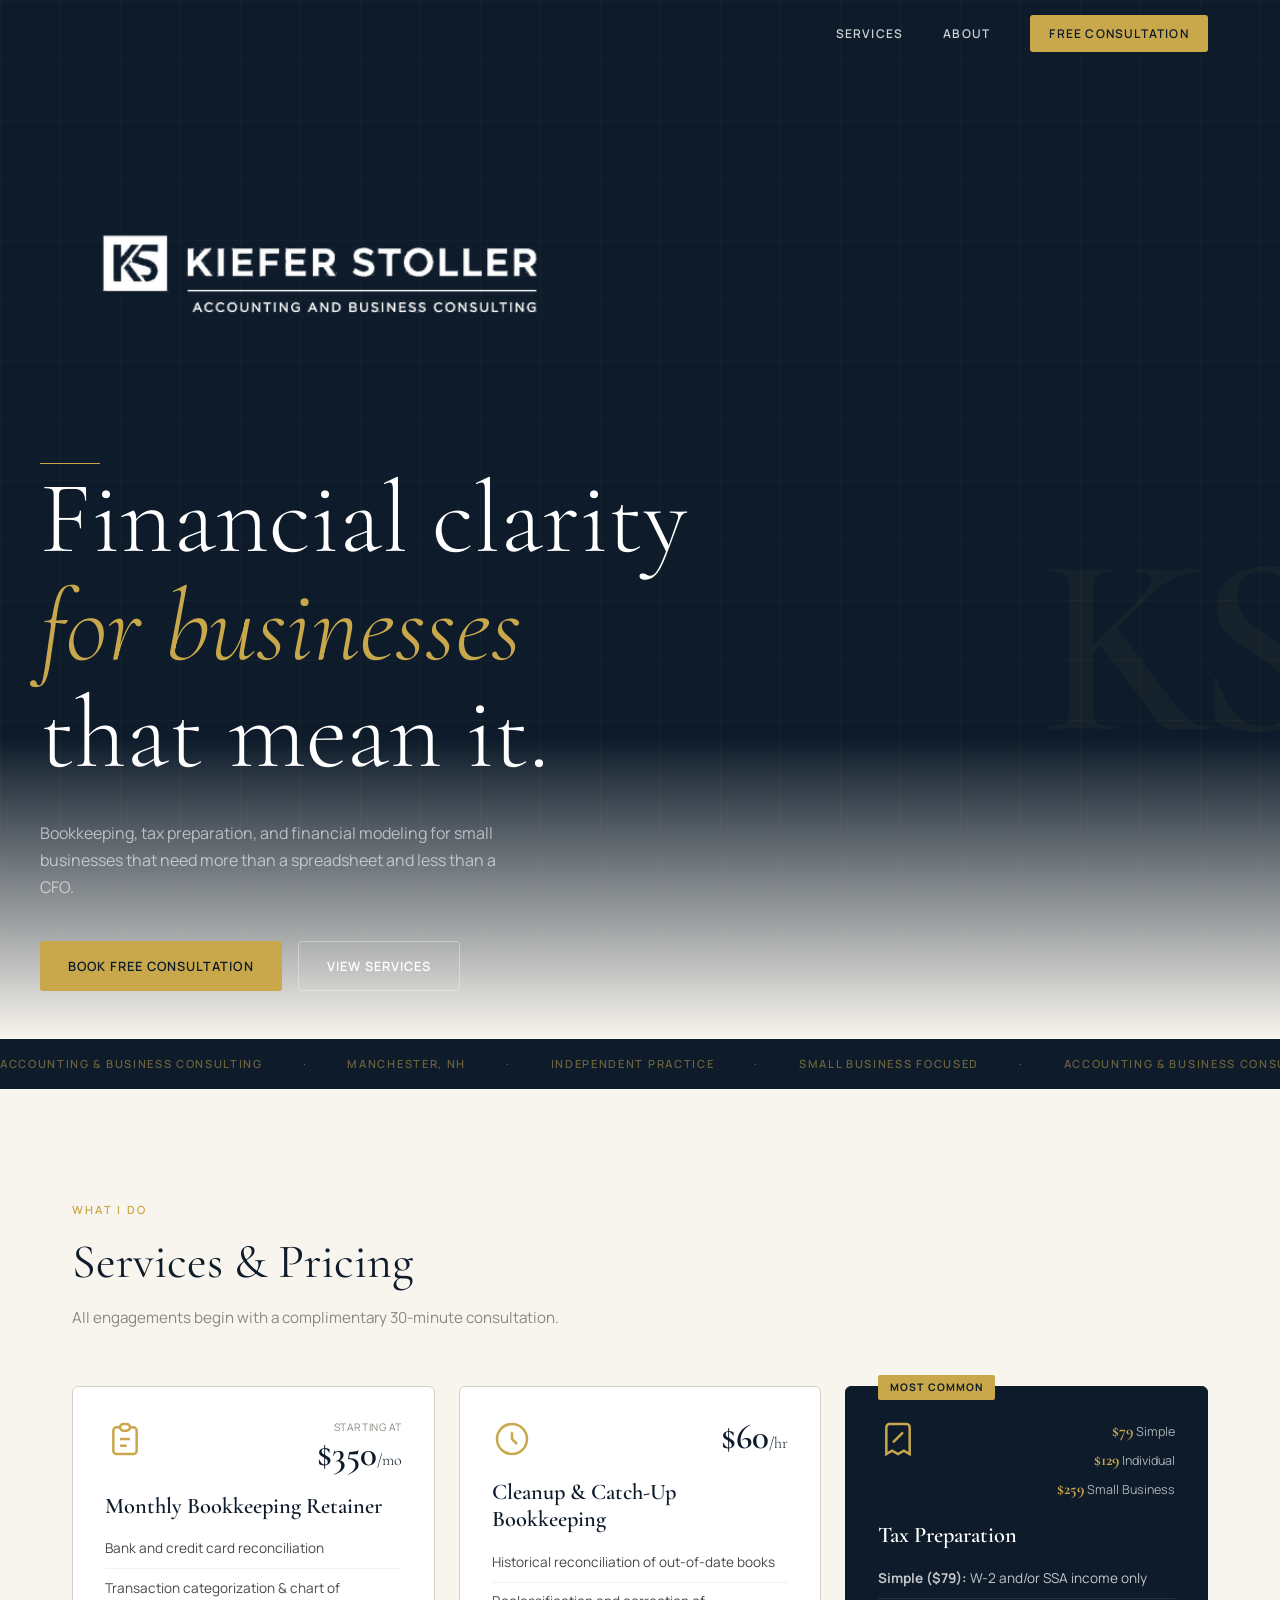
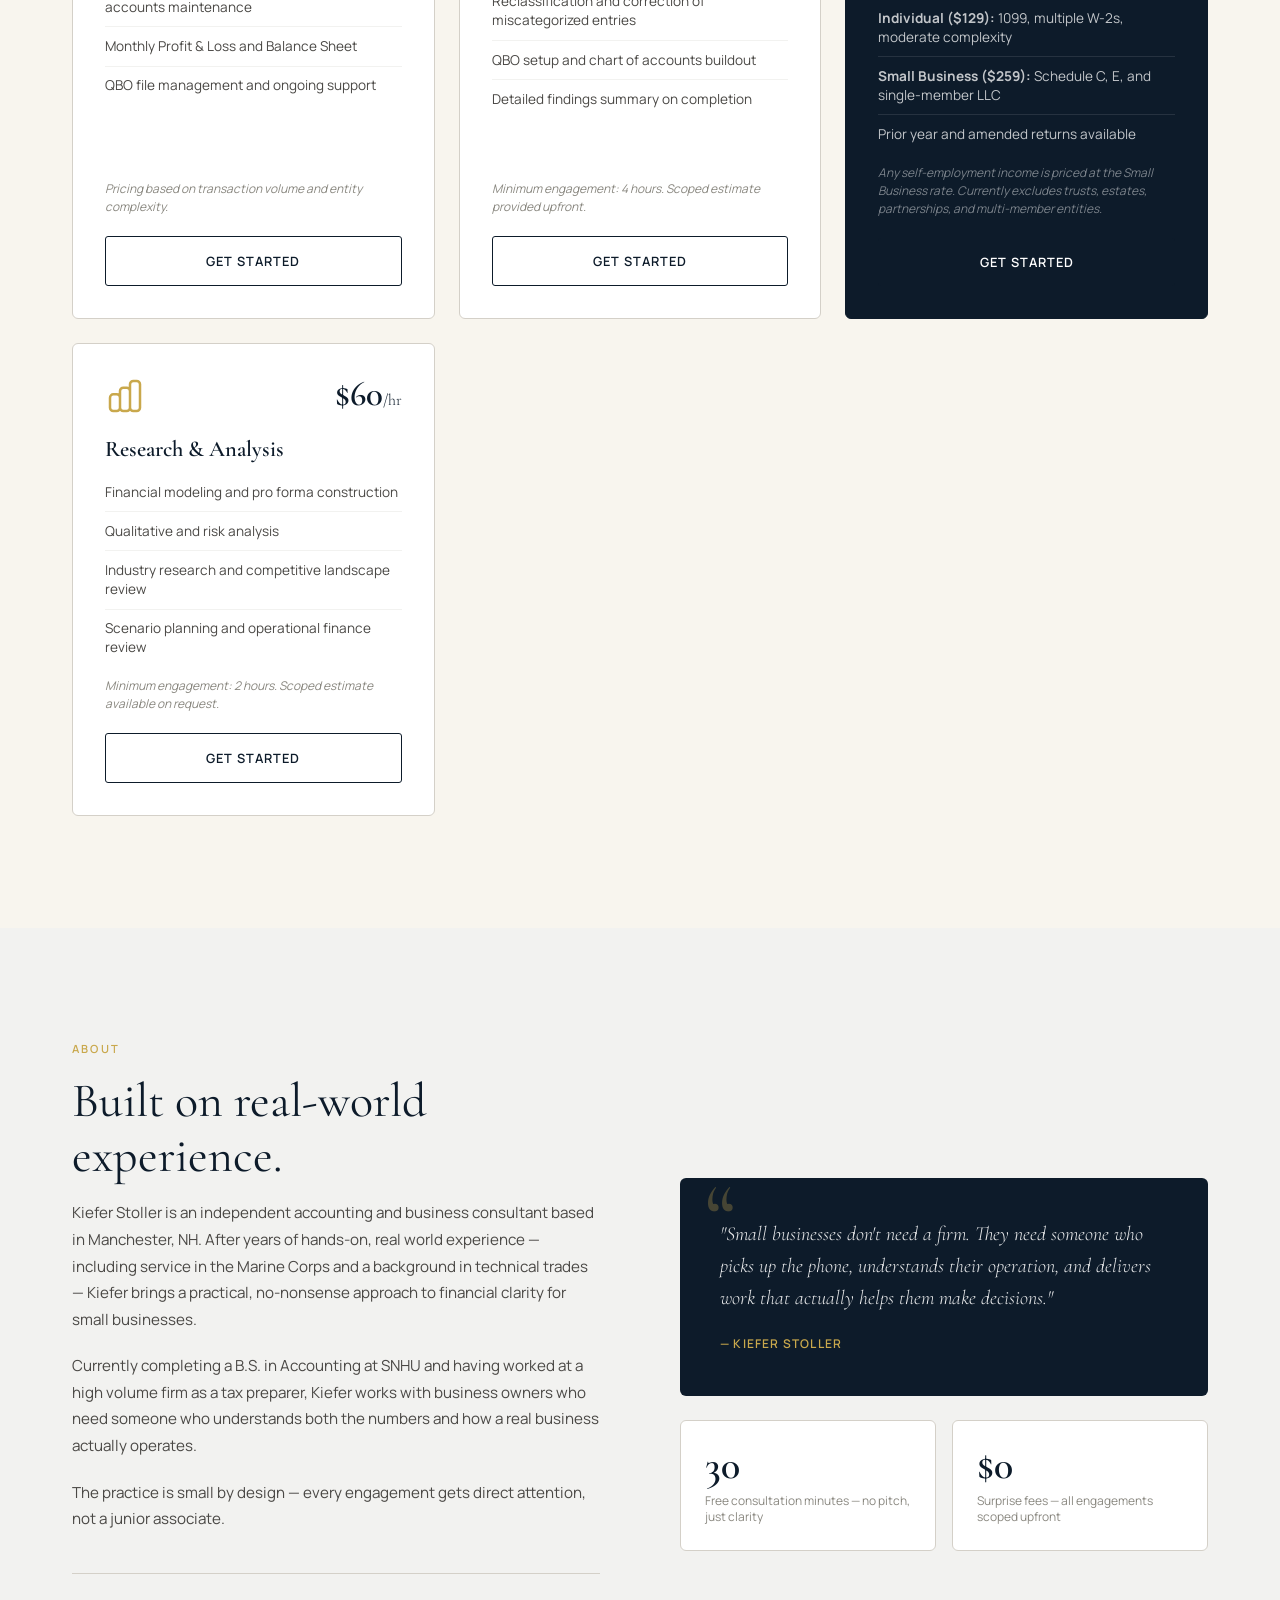
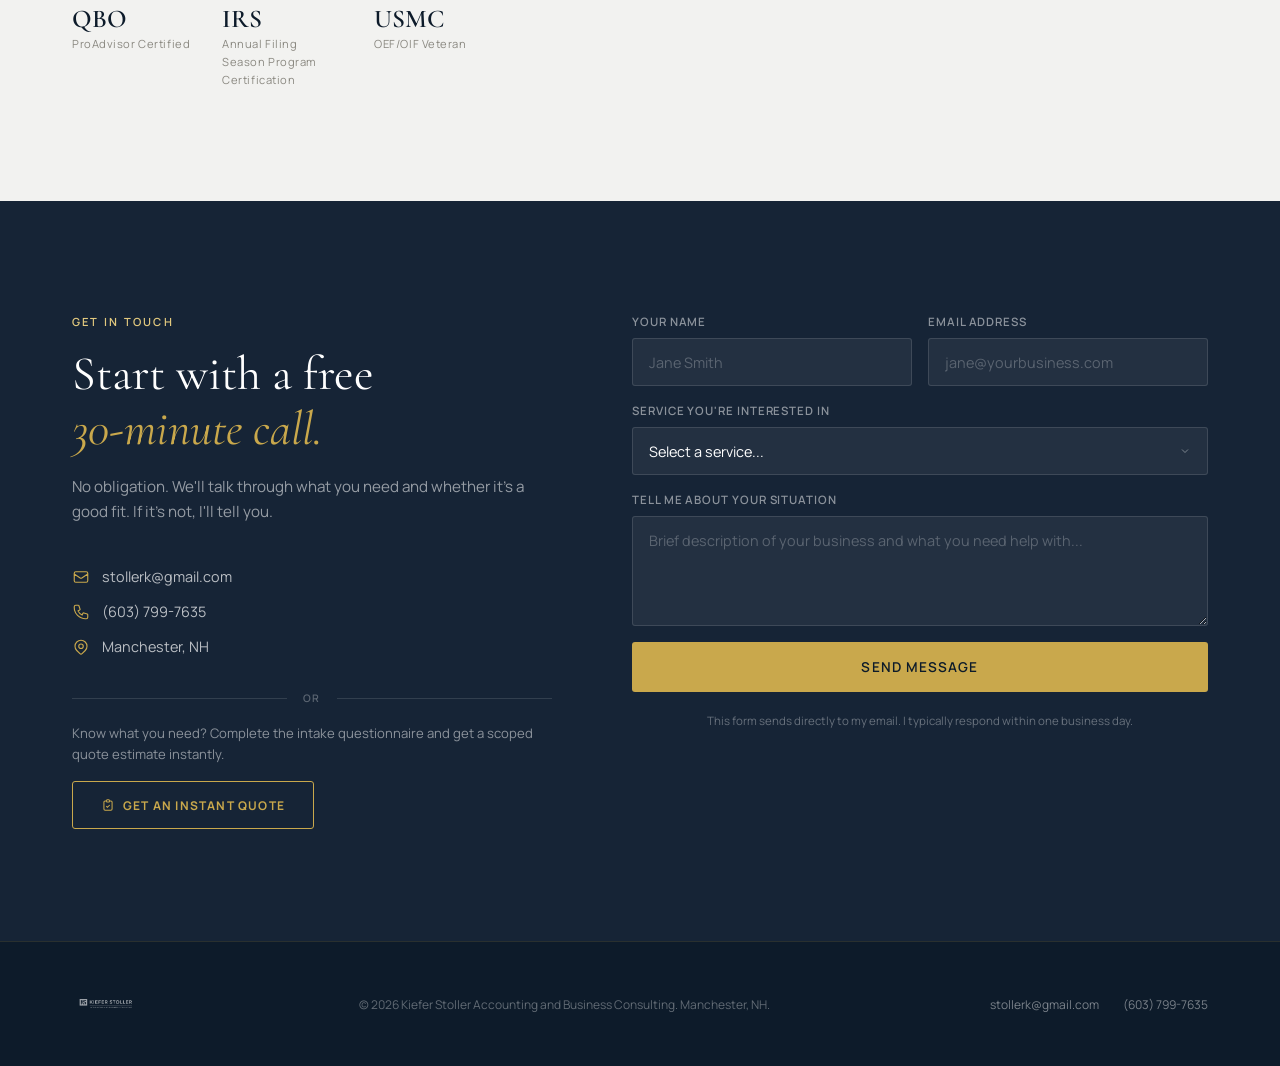
==== commit cff6386c: "Update index.html" ====
--- a/index.html
+++ b/index.html
@@ -190,8 +190,8 @@
       <div class="about__left reveal">
         <span class="section-label">About</span>
         <h2 class="section-title">Built on real-world experience.</h2>
-        <p>Kiefer Stoller is an independent accounting and business consultant based in Manchester, NH. After years of hands-on experience &mdash; including service in the Marine Corps and a background in technical trades &mdash; Kiefer brings a practical, no-nonsense approach to financial clarity for small businesses.</p>
-        <p>Currently completing a B.S. in Accounting at SNHU and working as a seasonal tax preparer, Kiefer works with business owners who need someone who understands both the numbers and how a real business actually operates.</p>
+        <p>Kiefer Stoller is an independent accounting and business consultant based in Manchester, NH. After years of hands-on, real world experience &mdash; including service in the Marine Corps and a background in technical trades &mdash; Kiefer brings a practical, no-nonsense approach to financial clarity for small businesses.</p>
+        <p>Currently completing a B.S. in Accounting at SNHU and having worked at a high volume firm as a tax preparer, Kiefer works with business owners who need someone who understands both the numbers and how a real business actually operates.</p>
         <p>The practice is small by design &mdash; every engagement gets direct attention, not a junior associate.</p>
         <div class="about__credentials">
           <div class="credential">
@@ -200,7 +200,7 @@
           </div>
           <div class="credential">
             <span class="credential__value">IRS</span>
-            <span class="credential__label">Annual Filing Season Program</span>
+            <span class="credential__label">Annual Filing Season Program Certification</span>
           </div>
           <div class="credential">
             <span class="credential__value">USMC</span>
@@ -288,7 +288,7 @@
               <textarea id="message" name="message" rows="4" placeholder="Brief description of your business and what you need help with..."></textarea>
             </div>
             <button type="submit" class="btn btn--submit">Send Message</button>
-            <p class="form-note">This form sends directly to my email. I respond within one business day.</p>
+            <p class="form-note">This form sends directly to my email. I typically respond within one business day.</p>
           </form>
         </div>
       </div>
